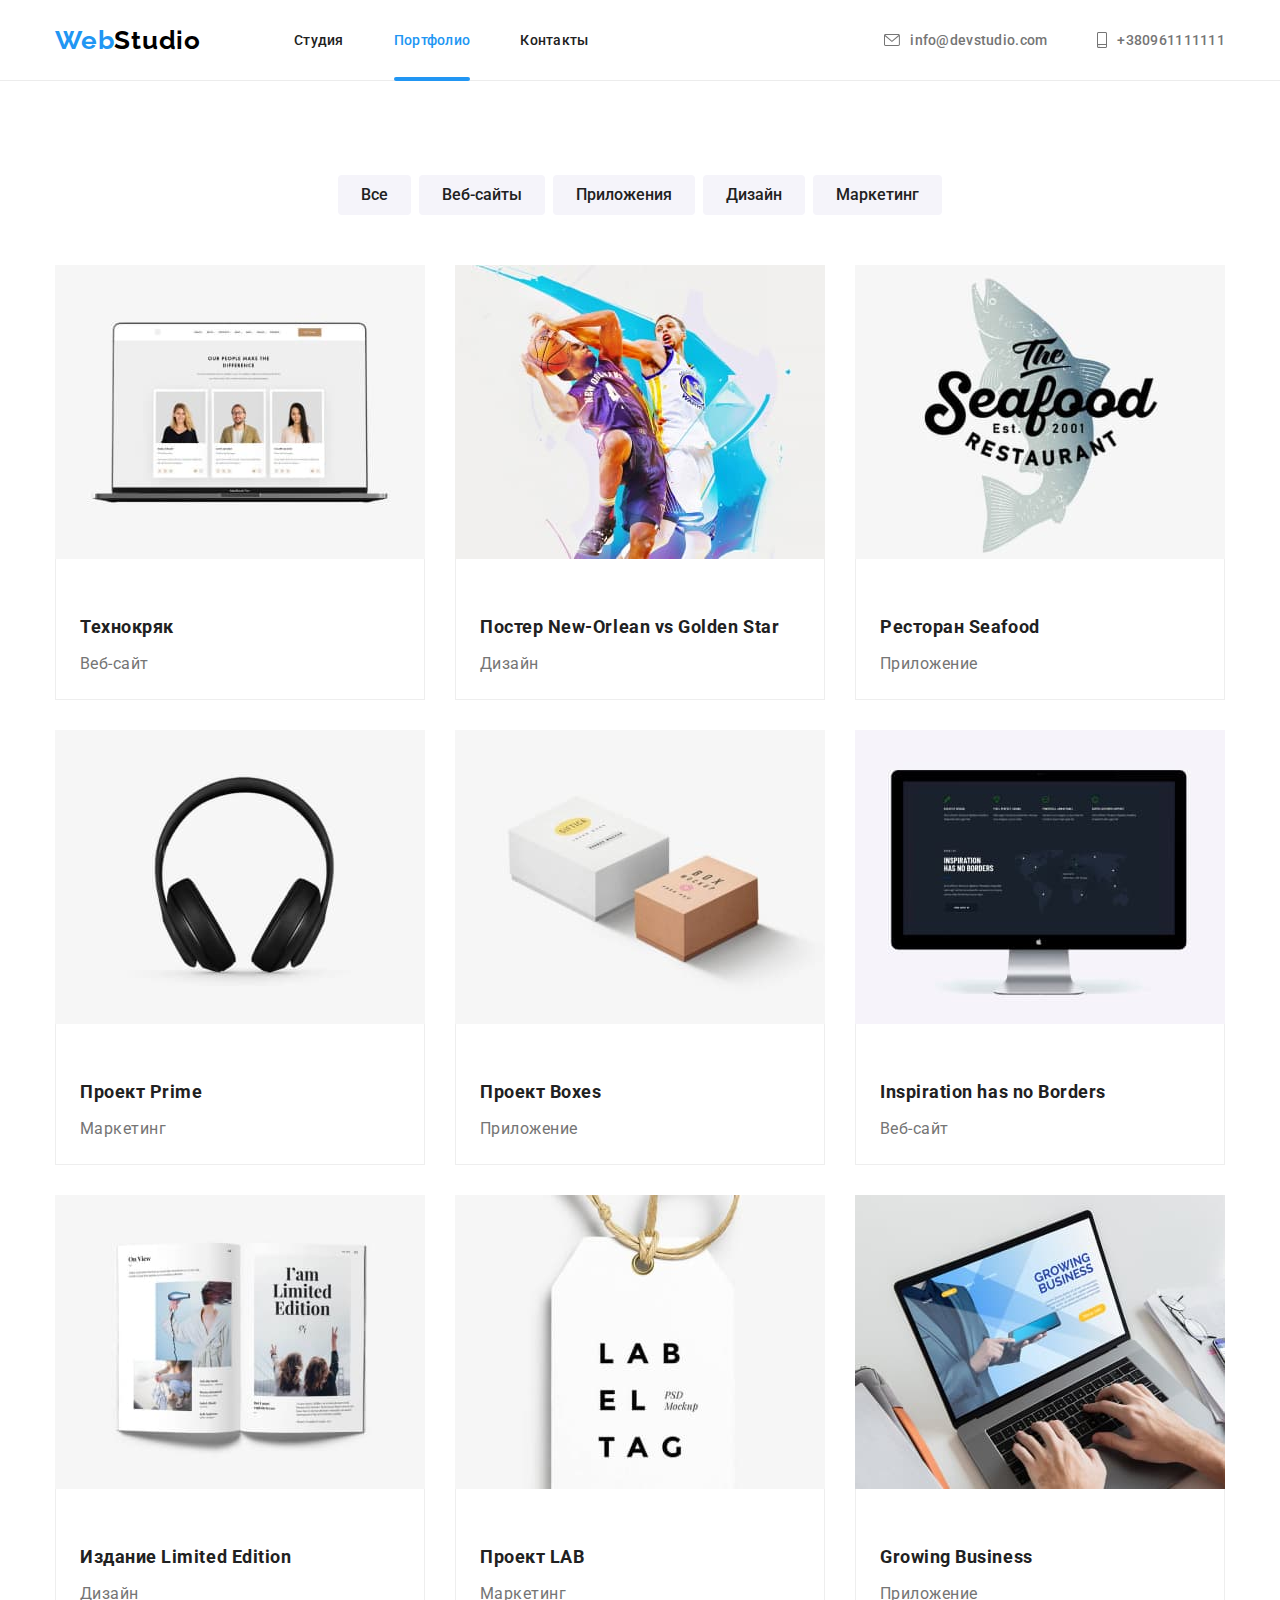
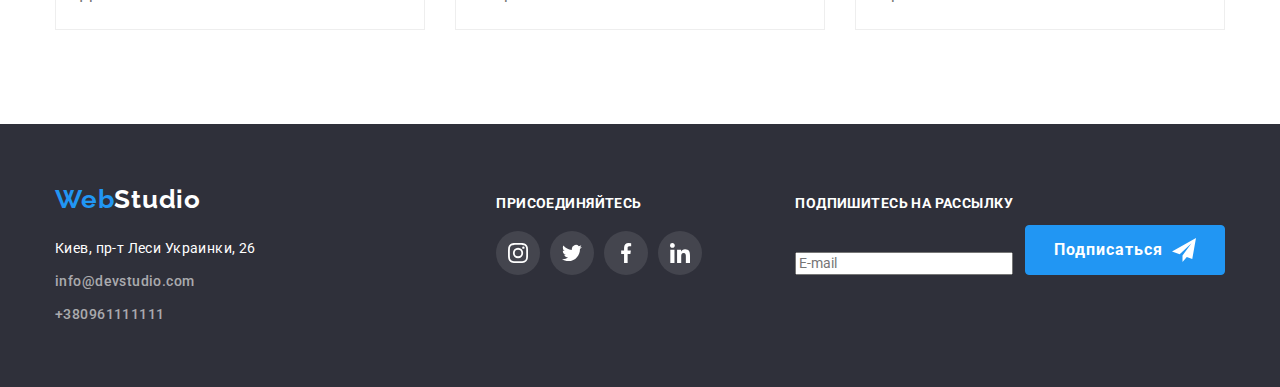
==== portfolio.html @ 8a425f16 "images" ====
<!DOCTYPE html>
<html lang="ru">

<head>
    <meta charset="UTF-8">
    <meta name="viewport" content="width=device-width, initial-scale=1.0">
    <title>Студия</title>
    <link href="https://fonts.googleapis.com/css2?family=Raleway:wght@700&family=Roboto:wght@400;500;700;900&display=swap"
        rel="stylesheet">
        <link rel="stylesheet" href="https://cdnjs.cloudflare.com/ajax/libs/modern-normalize/1.0.0/modern-normalize.min.css">
    <link rel="stylesheet" href="./css/main.min.css">
</head>

    <header class="header">
        <div class="container">
            <nav class=" nav-main">
                <a href="./index.html" class="web-logo">Web<span class="studio-logo">Studio</span>
                </a>
                <ul class="links">
                    <li class="item"><a href="./index.html" class="nav-link">Студия</a></li>
                    <li class="item"><a href="./portfolio.html" class="current-link">Портфолио</a></li>
                    <li class="item"><a href="" class="nav-link">Контакты</a></li>
                </ul>
            </nav>
    
            <ul class="contacts-nav">
                <li class="item">
                    <a href="mailto:info@devstudio.com" class="contact-link">
                        <svg class="contact-icon" width="16" height="16">
                            <use href="./images/sprite.svg#icon-mail"></use>
                        </svg>
                        info@devstudio.com</a>
                </li>
                <li class="item"><a href="tel:+38(096)1111111" class="contact-link">
                        <svg class="contact-icon" width="10" height="16">
                            <use href="./images/sprite.svg#icon-phone"></use>
                        </svg>
                        +380961111111</a></li>
            </ul>
        </div>
    
    </header>

    <main>

       <section class="portfolio">
           <!-- <h1>Портфолио</h1> потом спрячется -->
        
    <div class="container-portfolio">
                <ul class="filtres">
                    <li class="buttons-filtres"><button type="button" class="button">Все</button></li>
                    <li class="buttons-filtres"><button type="button" class="button">Веб-сайты</button></li>
                    <li class="buttons-filtres"><button type="button" class="button">Приложения</button></li>
                    <li class="buttons-filtres"><button type="button" class="button">Дизайн</button></li>
                    <li class="buttons-filtres"><button type="button" class="button">Маркетинг</button></li>
                </ul>
                              
                <ul class="portfolio-item">
                    <li class="portfolio-element">
                        <a class="portfolio-link" href="#">
                        <div class="box">
                            <img src="./images/веб-сайт.jpg" alt="Веб-сайт" width="370" height="294">
                               <div class="overlay">
                                   <p class="textport">Технокряк это современная площадка распространения коронавируса. Компании используют эту платформу для цифрового шпионажа и атак на защищённые сервера конкурентов.</p></div>
                            </div>
                            <div class="portfolio-name">
                            <h2 class="features-tittle-pf">Технокряк</h2>
                            <p class="text-portfolio">Веб-сайт</p>
                            </div>
                        </a>
                    </li>
                    <li class="portfolio-element">
                        <a class="portfolio-link" href="#">
                            <div class="box"> 
                                <img src="./images/дизайн.jpg" alt="дизайн" width="370" height="294">
                            <div class="overlay">
                                   <p class="textport">Технокряк это современная площадка распространения коронавируса. Компании используют эту платформу для цифрового шпионажа и атак на защищённые сервера конкурентов.</p></div>
                            </div>
                            
                            <div class="portfolio-name">
                            <h2 class="features-tittle-pf">Постер New-Orlean vs Golden Star</h2>
                            <p class="text-portfolio">Дизайн</p>
                            </div>
                        </a>
                    </li>
                    <li class="portfolio-element">
                        <a class="portfolio-link" href="#">
                            <div class="box"> 
                                <img src="./images/приложение.jpg" alt="приложение" width="370" height="294">
                            <div class="overlay">
                                   <p class="textport">Технокряк это современная площадка распространения коронавируса. Компании используют эту платформу для цифрового шпионажа и атак на защищённые сервера конкурентов.</p></div>
                            </div> 
                                   <div class="portfolio-name">
                            <h2 class="features-tittle-pf">Ресторан Seafood</h2>
                            <p class="text-portfolio">Приложение</p>
                            </div>
                        </a>
                    </li>
                    <li class="portfolio-element">
                        <a class="portfolio-link" href="#">
                            <div class="box"> 
                                <img src="./images/маркетинг.jpg" alt="маркетинг" width="370" height="294">
                            <div class="overlay">
                                   <p class="textport">Технокряк это современная площадка распространения коронавируса. Компании используют эту платформу для цифрового шпионажа и атак на защищённые сервера конкурентов.</p></div>
                            </div> 
                                   <div class="portfolio-name">
                            <h2 class="features-tittle-pf">Проект Prime</h2>
                            <p class="text-portfolio">Маркетинг</p>
                            </div>
                        </a>
                    </li>
                    <li class="portfolio-element">
                        <a class="portfolio-link" href="#">
                            <div class="box">
                                <img src="./images/приложение2.jpg" alt="приложение" width="370" height="294">
                            <div class="overlay">
                                   <p class="textport">Технокряк это современная площадка распространения коронавируса. Компании используют эту платформу для цифрового шпионажа и атак на защищённые сервера конкурентов.</p></div>
                            </div> 
                                   <div class="portfolio-name">
                            <h2 class="features-tittle-pf">Проект Boxes</h2>
                            <p class="text-portfolio">Приложение</p>
                            </div>
                        </a>
                    </li>
                    <li class="portfolio-element">
                        <a class="portfolio-link" href="#">
                            <div class="box"> 
                                <img src="./images/вебсайт2.jpg" alt="веб-сайт" width="370" height="294">
                            <div class="overlay">
                                   <p class="textport">Технокряк это современная площадка распространения коронавируса. Компании используют эту платформу для цифрового шпионажа и атак на защищённые сервера конкурентов.</p></div>
                            </div> 
                                   <div class="portfolio-name">
                            <h2 class="features-tittle-pf">Inspiration has no Borders</h2>
                            <p class="text-portfolio">Веб-сайт</p>
                            </div>
                        </a>
                    </li>
                    <li class="portfolio-element">
                        <a class="portfolio-link" href="#">
                            <div class="box">
                                <img src="./images/дизайн2.jpg" alt="дизайн" width="370" height="294">
                            <div class="overlay">
                                   <p class="textport">Технокряк это современная площадка распространения коронавируса. Компании используют эту платформу для цифрового шпионажа и атак на защищённые сервера конкурентов.</p></div>
                            </div> 
                                   <div class="portfolio-name">
                            <h2 class="features-tittle-pf">Издание Limited Edition</h2>
                            <p class="text-portfolio">Дизайн</p>
                            </div>
                        </a>
                    </li>
                    <li class="portfolio-element">
                        <a class="portfolio-link" href="#">
                            
                            <div class="box"> 
                                <img src="./images/маркетинг2.jpg" alt="маркетинг" width="370" height="294">
                            <div class="overlay">
                                   <p class="textport">Технокряк это современная площадка распространения коронавируса. Компании используют эту платформу для цифрового шпионажа и атак на защищённые сервера конкурентов.</p></div>
                            </div>
                                   <div class="portfolio-name">
                            <h2 class="features-tittle-pf">Проект LAB</h2>
                            <p class="text-portfolio">Маркетинг</p>
                            </div>
                        </a>
                    </li>
                    <li class="portfolio-element">
                        <a class="portfolio-link" href="#">
                            <div class="box">
                                <img src="./images/приложени3.jpg" alt="приложение" width="370" height="294">
                            <div class="overlay">
                                   <p class="textport">Технокряк это современная площадка распространения коронавируса. Компании используют эту платформу для цифрового шпионажа и атак на защищённые сервера конкурентов.</p></div>
                            </div>
                                   <div class="portfolio-name">
                            <h2 class="features-tittle-pf">Growing Business</h2>
                            <p class="text-portfolio">Приложение</p>
                            </div>
                        </a>
                    </li>
                
                
                </ul>

    </div>

       </section>

    </main>

    <footer class="footer">
      <div class="container">
        <div class="footer-sect1">
          <a href="./index.html" class="web-logo"
            >Web<span class="studio-footer">Studio</span>
          </a>
          <address class="adress">
            <p class="footer-adress">Киев, пр-т Леси Украинки, 26</p>
            <ul>
              <li class="adress-features">
                <a href="mailto:info@devstudio.com" class="contacts-footer"
                  >info@devstudio.com</a
                >
              </li>
              <li class="adress-features">
                <a href="tel:+38(096)1111111" class="contacts-footer"
                  >+380961111111</a
                >
              </li>
            </ul>
          </address>
        </div>

        <div class="footer-options">
        <div class="footer-sect2">
          <p class="footer-tittle">Присоединяйтесь</p>
          <ul class="foot-links">
            <li class="footer-list">
              <a href="#" class="footer-link">
                <svg class="footer-icon">
                  <use href="./images/sprite.svg#icon-instagram"></use>
                </svg>
              </a>
            </li>

            <li class="footer-list">
              <a href="#" class="footer-link">
                <svg class="footer-icon">
                  <use href="./images/sprite.svg#icon-twitter"></use>
                </svg>
              </a>
            </li>

            <li class="footer-list">
              <a href="#" class="footer-link">
                <svg class="footer-icon">
                  <use href="./images/sprite.svg#icon-facebook"></use>
                </svg>
              </a>
            </li>

            <li class="footer-list">
              <a href="#" class="footer-link">
                <svg class="footer-icon">
                  <use href="./images/sprite.svg#icon-linkedin"></use>
                </svg>
              </a>
            </li>
          </ul>
        </div>
      

      
        <form class="footer-subscribe">
          <label class="footer-label" for="mail">
              <b class="subscribe">Подпишитесь на рассылку</b>
              <input type="email" name="mail" id="mail" placeholder="E-mail">   
          </label>
          <button class="button-primary" type="submit">
            Подписаться
            <svg width="24px" height="24px">
              <use href="./images/sprite.svg#icon-send"></use>
            </svg>          
          </button>
        </form>
        </div>
      </div>
    </footer>

</body>

</html>
---- css/main.min.css ----
img{display:block;max-width:100%;height:auto}ul{list-style-type:none;padding:0;margin:0}body{background-color:#ffffff;color:#212121;font-family:"Roboto", sans-serif;letter-spacing:0.03em;font-size:14px;line-height:1.71}a{cursor:pointer;text-decoration:none}.button{cursor:pointer;text-decoration:none}.container{width:1200px;align-items:center;padding-left:15px;padding-right:15px;margin-left:auto;margin-right:auto}.button-primary{display:inline-block;padding:10px 32px;border:1px solid #2196f3;border-radius:4px;min-width:200px;background-color:#2196f3;color:#fff;font-weight:700;font-size:16px;line-height:1.87;letter-spacing:0.06em;fill:white}.visually-hidden{position:absolute;width:1px;height:1px;margin:-1px;border:0;padding:0}.is-hidden{opacity:0;pointer-events:none}.header{border-bottom:1px solid #ececec}.header .container{display:flex}.nav-main{display:flex;align-items:center}.web-logo{color:#2196f3;font-family:Raleway;font-weight:700;font-size:26px;line-height:31px;letter-spacing:0.03em}.studio-logo{color:#000000;font-family:Raleway;font-weight:700;font-size:26px;line-height:31px;letter-spacing:0.03em}.links{display:flex;margin-left:93px;align-items:center}.item{display:block}.links .item:not(:last-child){margin-right:50px}.links .nav-link{display:block;padding-top:32px;padding-bottom:32px;font-weight:500;font-size:14px;line-height:16px;letter-spacing:0.02em;color:#212121;transition:color 250ms cubic-bezier(0.4, 0, 0.2, 1)}.links .nav-link:hover,.links .nav-link:focus{color:#2196f3}.current-link{position:relative;display:block;color:#2196f3;padding-top:32px;padding-bottom:32px;font-weight:500;font-size:14px;line-height:16px;letter-spacing:0.02em}.current-link::after{content:"";display:block;position:absolute;bottom:-1px;left:0;width:100%;height:4px;border-radius:2px;background-color:#2196f3}.contact-icon{margin-right:10px;fill:currentColor;padding:0;margin-top:0;margin-bottom:0}.contacts-nav{display:flex;align-items:center;margin-left:auto}.contacts-nav .item:last-child{margin-left:50px}.contact-link{display:flex;padding-top:32px;padding-bottom:32px;font-weight:500;font-size:14px;line-height:16px;letter-spacing:0.02em;color:#757575;transition:color 250ms cubic-bezier(0.4, 0, 0.2, 1)}.contact-link:hover,.contact-link:focus{color:#2196f3}.section-hero{background-color:#c4c4c4;color:var(--accent-white-color);max-width:1600px;margin-right:auto;margin-left:auto;background-image:linear-gradient(to right, #2f303a66, #2f303a66),url(../images/Img-hero.jpg);background-position:center;background-size:cover}.section-hero .container{padding-top:200px;padding-bottom:200px}.hero-container{width:696px;margin-right:auto;margin-left:auto;text-align:center}.hero-tittle{margin-top:0;margin-bottom:30px;font-weight:900;font-size:44px;line-height:60px;letter-spacing:0.06em;text-transform:uppercase;text-align:center;color:#ffffff}.button{display:inline-block;padding:6px 22px;border-radius:4px;font-weight:500;font-size:16px;line-height:1.62;text-align:center;border:1px solid transparent;color:#212121;background-color:#f5f4fa;transition:background-color 250ms cubic-bezier(0.4, 0, 0.2, 1),color 250ms cubic-bezier(0.4, 0, 0.2, 1),box-shadow 250ms cubic-bezier(0.4, 0, 0.2, 1)}.section-features .container{padding-top:94px;padding-bottom:94px}.features-list{display:flex;flex-wrap:wrap}.features-tittle{margin-top:30px;margin-bottom:0;font-weight:700;font-size:14px;line-height:2;text-transform:uppercase;letter-spacing:0.03em;color:#212121}.items{width:calc((100% - 3 * 30px) / 4)}.items:not(:last-child){margin-right:30px}.items::before{display:block;content:"";height:120px;background-size:70px, 70px;background-repeat:no-repeat;background-position:center;background-color:#f5f4fa;border-radius:4px}.antenna::before{background-image:url("../images/antenna.svg")}.clock::before{background-image:url("../images/clock.svg")}.diagram::before{background-image:url("../images/diagram.svg")}.astronaut::before{background-image:url("../images/astronaut.svg")}.text{margin-top:10px;margin-bottom:0;font-weight:normal;font-size:14px;line-height:24px;letter-spacing:0.03em;color:#757575}.business-section .container{padding-top:0;padding-bottom:94px}.tittles{margin-top:0;margin-bottom:50px;font-weight:700;font-size:36px;line-height:42px;text-align:center;letter-spacing:0.03em;color:#212121}.business-list{display:flex;flex-wrap:wrap}.b-item{position:relative}.b-item:not(:last-child){margin-right:30px;display:list-item}.business-tittle{position:absolute;bottom:0;left:0;display:flex;align-items:center;width:100%;height:70px;background-color:rgba(47,48,58,0.8)}.business-text{margin:0;margin-left:auto;margin-right:auto;font-weight:bold;font-size:14px;line-height:16px;text-align:center;letter-spacing:0.03em;text-transform:uppercase;color:#ffffff}.team-section{background-color:#f5f4fa}.team-section .container{padding-top:94px;padding-bottom:94px}.text-team{margin-top:10px;margin-bottom:0;font-weight:normal;font-size:16px;line-height:1.18;letter-spacing:0.03em;color:#757575}.team-list{display:flex}.team-item{width:270px;box-shadow:0px 1px 3px rgba(0,0,0,0.12),0px 1px 1px rgba(0,0,0,0.14),0px 2px 1px rgba(0,0,0,0.2);border-radius:0px 0px 4px 4px}.team-item:not(:last-child){margin-right:30px;padding-bottom:0}.team-names{padding-top:30px;padding-bottom:30px;padding-right:30px;padding-left:30px;text-align:center;background-color:#fff}.names-tittle{margin:0;font-weight:500;font-size:16px;line-height:19px;text-align:center;letter-spacing:0.03em;color:#212121}.team-social{margin-top:16px;display:flex;align-items:center;padding:0}.icon-link{display:flex;justify-content:center;align-items:center;height:44px;width:44px;line-height:0px;border-radius:50%;fill:var(--social-icon-link);transition:background-color 250ms cubic-bezier(0.4, 0, 0.2, 1),fill 250ms cubic-bezier(0.4, 0, 0.2, 1)}.icon-link:hover,.icon-link:focus{background-color:#2196f3;fill:white}.team-links{height:44px;width:44px;line-height:0px;border-radius:50%;fill:#afb1b8;transition:background-color 250ms cubic-bezier(0.4, 0, 0.2, 1),fill 250ms cubic-bezier(0.4, 0, 0.2, 1)}.team-links:not(:last-child){margin-right:10px}.social-icon{width:20px;height:20px}.clients{padding-top:94px;padding-bottom:94px}.clients-tittle{font-weight:bold;font-size:36px;line-height:42px;text-align:center;margin-top:0;margin-bottom:0}.clients-list{display:flex;justify-content:center;margin-top:50px}.client-link{width:100%;height:100%;display:flex;justify-content:center;align-items:center;border:1px solid #afb1b8;border-radius:4px;fill:#afb1b8;transition:border-color 250ms cubic-bezier(0.4, 0, 0.2, 1),fill 250ms cubic-bezier(0.4, 0, 0.2, 1)}.client-link:focus,.client-link:hover{border-color:#2196f3;fill:#2196f3}.clients-item{width:170px;height:90px}.clients-item:not(:last-child){margin-right:30px}.footer{background-color:#2f303a;padding-top:60px;padding-bottom:60px}.footer .container{display:flex;justify-content:space-between;align-items:baseline;display:flex}.studio-footer{font-family:Raleway, sans-serif;font-weight:700;font-size:26px;line-height:31px;letter-spacing:0.03em;color:#fff;transition:color 250ms cubic-bezier(0.4, 0, 0.2, 1)}.footer-adress{margin-top:20px;margin-bottom:0;font-style:normal;font-weight:400;font-size:14px;line-height:24px;letter-spacing:0.03em;color:#fff}.adress-features{margin-top:9px}.contacts-footer{font-style:normal;font-weight:500;font-size:14px;line-height:24px;letter-spacing:0.03em;color:rgba(255,255,255,0.6)}.contacts-footer:hover,.contacts-footer:focus{color:#2196f3}.footer-tittle{margin-top:0px;margin-bottom:20px;font-style:normal;font-weight:bold;font-size:14px;line-height:16px;text-transform:uppercase;color:#fff}.foot-links{display:flex;margin:0;padding:0}.footer-list{border-radius:50%;transition:background-color 250ms cubic-bezier(0.4, 0, 0.2, 1),fill 250ms cubic-bezier(0.4, 0, 0.2, 1)}.footer-list:not(:last-child){margin-right:10px}.footer-link{display:flex;justify-content:center;align-items:center;height:44px;width:44px;line-height:0px;border-radius:50%;fill:#fff;background-color:#ffffff1a;transition:background-color 250ms cubic-bezier(0.4, 0, 0.2, 1),fill 250ms cubic-bezier(0.4, 0, 0.2, 1)}.footer-link:hover,.footer-link:focus{background-color:#2196f3;fill:#fff}.footer-icon{height:20px;width:20px}.footer-options{display:flex}.footer-subscribe{display:flex;margin-left:93px;justify-content:space-between}.footer-subscribe .button-primary{width:200px;height:50px;padding:10px 28px;display:flex;align-items:center;justify-content:space-between;align-self:flex-end;fill:#ffffff}.footer-label{display:flex;flex-direction:column;justify-content:space-between;margin-right:12px}.subscribe{margin-bottom:20px;font-weight:bold;font-size:14px;line-height:16px;letter-spacing:0.03em;text-transform:uppercase;color:#ffffff}.footer-input{padding-top:15px;padding-bottom:15px;padding-left:15px;padding-right:15px;min-width:358px;min-height:50px;color:#ffffff;background-color:#2f303a;border:1px solid rgba(255,255,255,0.3);box-sizing:border-box;filter:drop-shadow(0px 4px 4px rgba(0,0,0,0.15));border-radius:4px}.portfolio{padding-top:94px;padding-bottom:94px}.container-portfolio{width:1200px;align-items:center;padding-left:15px;padding-right:15px;margin-left:auto;margin-right:auto}.filtres{margin-bottom:50px;display:flex;flex-direction:row;justify-content:center}.buttons-filtres:not(:last-child){margin-right:8px}.button:hover,.button:focus{background-color:#2196f3;color:#ffffff;box-shadow:0px 3px 1px rgba(0,0,0,0.1),0px 1px 2px rgba(0,0,0,0.08),0px 2px 2px rgba(0,0,0,0.12);border-radius:4px}.portfolio-item{display:flex;flex-wrap:wrap}.portfolio-element{width:calc((100% - 60px) / 3);margin-right:30px}.portfolio-element:nth-child(3n){margin-right:0}.portfolio-element:not(:nth-last-child(-n+3)){margin-bottom:30px}.portfolio-link{display:block}.portfolio-link:hover,.portfolio-link:focus{box-sizing:border-box;box-shadow:0px 1px 1px rgba(0,0,0,0.12),0px 4px 4px rgba(0,0,0,0.06),1px 4px 6px rgba(0,0,0,0.16)}.box{position:relative;overflow:hidden}.overlay{position:absolute;top:0;left:0;width:100%;height:100%;background:rgba(33,150,243,0.9);transform:translateY(101%);transition:transform 250ms cubic-bezier(0.4, 0, 0.2, 1)}.portfolio-link:hover .overlay,.portfolio-link:focus .overlay{transform:translateY(0)}.textport{margin:0;padding:63px 24px;font-size:18px;line-height:28px;color:#ffffff}.portfolio-name{padding-top:20px;padding-bottom:20px;padding-right:24px;padding-left:24px;border:1px solid #eeeeee;border-top:none}.features-tittle-pf{margin-top:30px;margin-bottom:0px;font-weight:700;font-size:18px;line-height:2;letter-spacing:0.03em;color:#212121}.text-portfolio{margin-top:4px;margin-bottom:0;font-weight:normal;font-size:16px;line-height:1.87;letter-spacing:0.03em;color:#757575}.backdrop{position:fixed;top:0;left:0;width:100%;height:100%;background:rgba(0,0,0,0.2);border:1px solid #000000;box-sizing:border-box;box-shadow:0px 4px 4px rgba(0,0,0,0.25)}.modal{position:absolute;top:50%;left:50%;padding:40px;min-width:528px;min-height:581px;transform:translate(-50%, -50%);background-color:#fff}.button-close{display:flex;align-items:center;justify-content:center;position:absolute;padding:0;top:8px;right:8px;width:30px;height:30px;background:#ffffff;border:1px solid rgba(0,0,0,0.1);border-radius:50%}.close-button{position:absolute;padding:0;fill:black}.contact-form{padding:0;margin:0}.form-field{position:relative;margin-bottom:12px;display:flex;flex-direction:column}.form-field label{margin-bottom:4px;font-size:12px;line-height:14px;letter-spacing:0.01em;color:#757575}.modal-input{margin:0;padding-top:11px;padding-bottom:11px;padding-right:12px;padding-left:42px;border:1px solid rgba(33,33,33,0.2);box-sizing:border-box;border-radius:4px}.modal-input::placeholder{color:rgba(117,117,117,0.5)}.comment{padding:12px 16px;resize:none;border-color:rgba(33,33,33,0.2)}.form-tittle{display:block;margin-bottom:12px;font-weight:bold;font-size:20px;line-height:23px;text-align:center;letter-spacing:0.03em;color:#212121}.topic-option input[type="checkbox"]{width:16px;height:15px}.topic-option{position:relative;display:flex;align-items:center;justify-content:center;margin-top:20px;padding-left:20px;font-size:14px;line-height:24px;letter-spacing:0.03em;color:#757575}.form-icon{position:absolute;width:18px;height:18px;top:50%;left:12px;fill:black;transition:fill 250ms cubic-bezier(0.4, 0, 0.2, 1)}.form-field:focus-within>.form-icon{fill:#2196f3}.form-field:focus-within>input{outline:none;border:1px solid #2196f3;box-sizing:border-box;border-radius:4px}.form-field:focus-within>textarea{outline:none;border:1px solid #2196f3;box-sizing:border-box;border-radius:4px}.checkbox{position:absolute !important;clip:rect(1px, 1px, 1px, 1px);padding:0 !important;border:0 !important;height:1px !important;width:1px !important;overflow:hidden}.icon-checkbox{position:absolute;display:inline-block;width:16px;height:15px;left:10px;top:20%;background-color:white;border:2px solid black;border-radius:1px}.checkbox:focus+.icon-checkbox{outline:1px solid #2196f3}.checkbox:checked+.icon-checkbox{background-color:#2196f3;border-color:#2196f3;background-image:url("../images/icon-check.svg");background-size:contain;background-origin:border-box}.link-checkbox{color:#2196f3;text-decoration:underline;margin-left:5px}.contact-form .button-primary{position:absolute;left:160px;bottom:40px}
/*# sourceMappingURL=main.min.css.map */
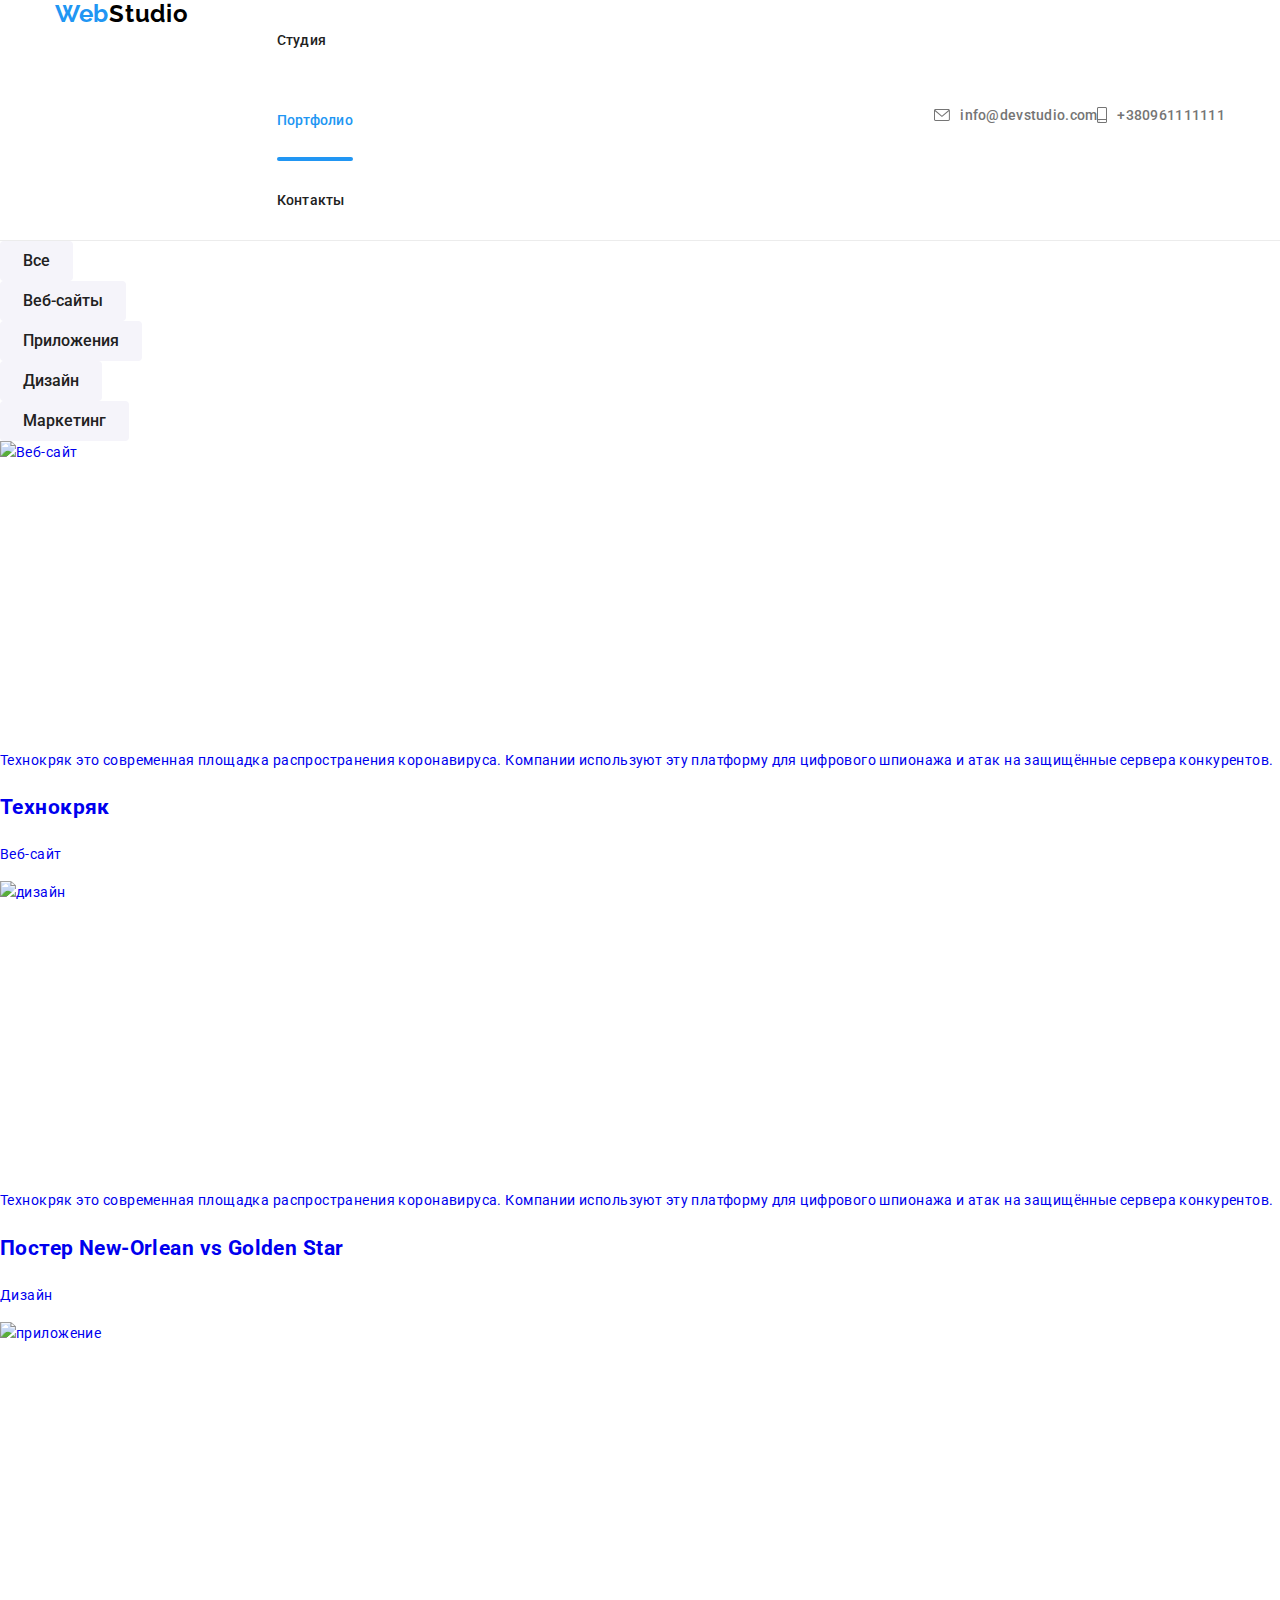
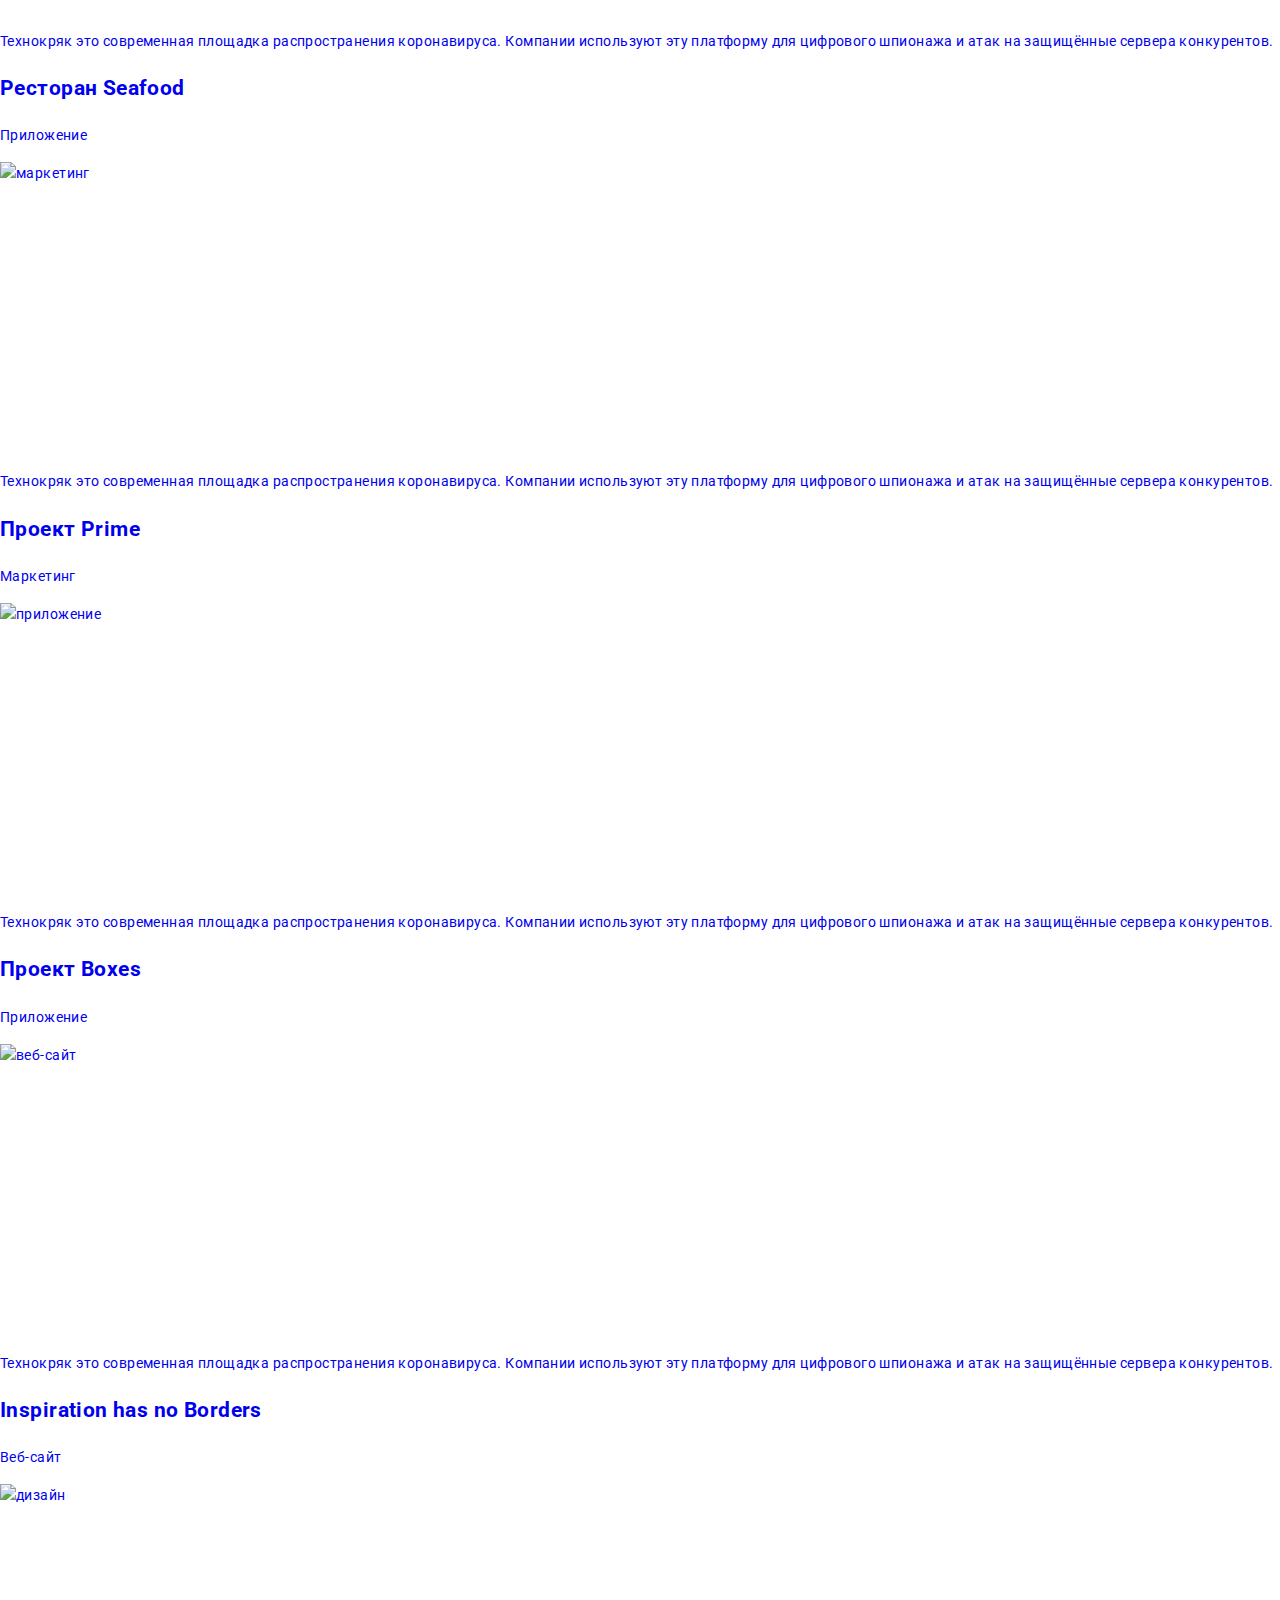
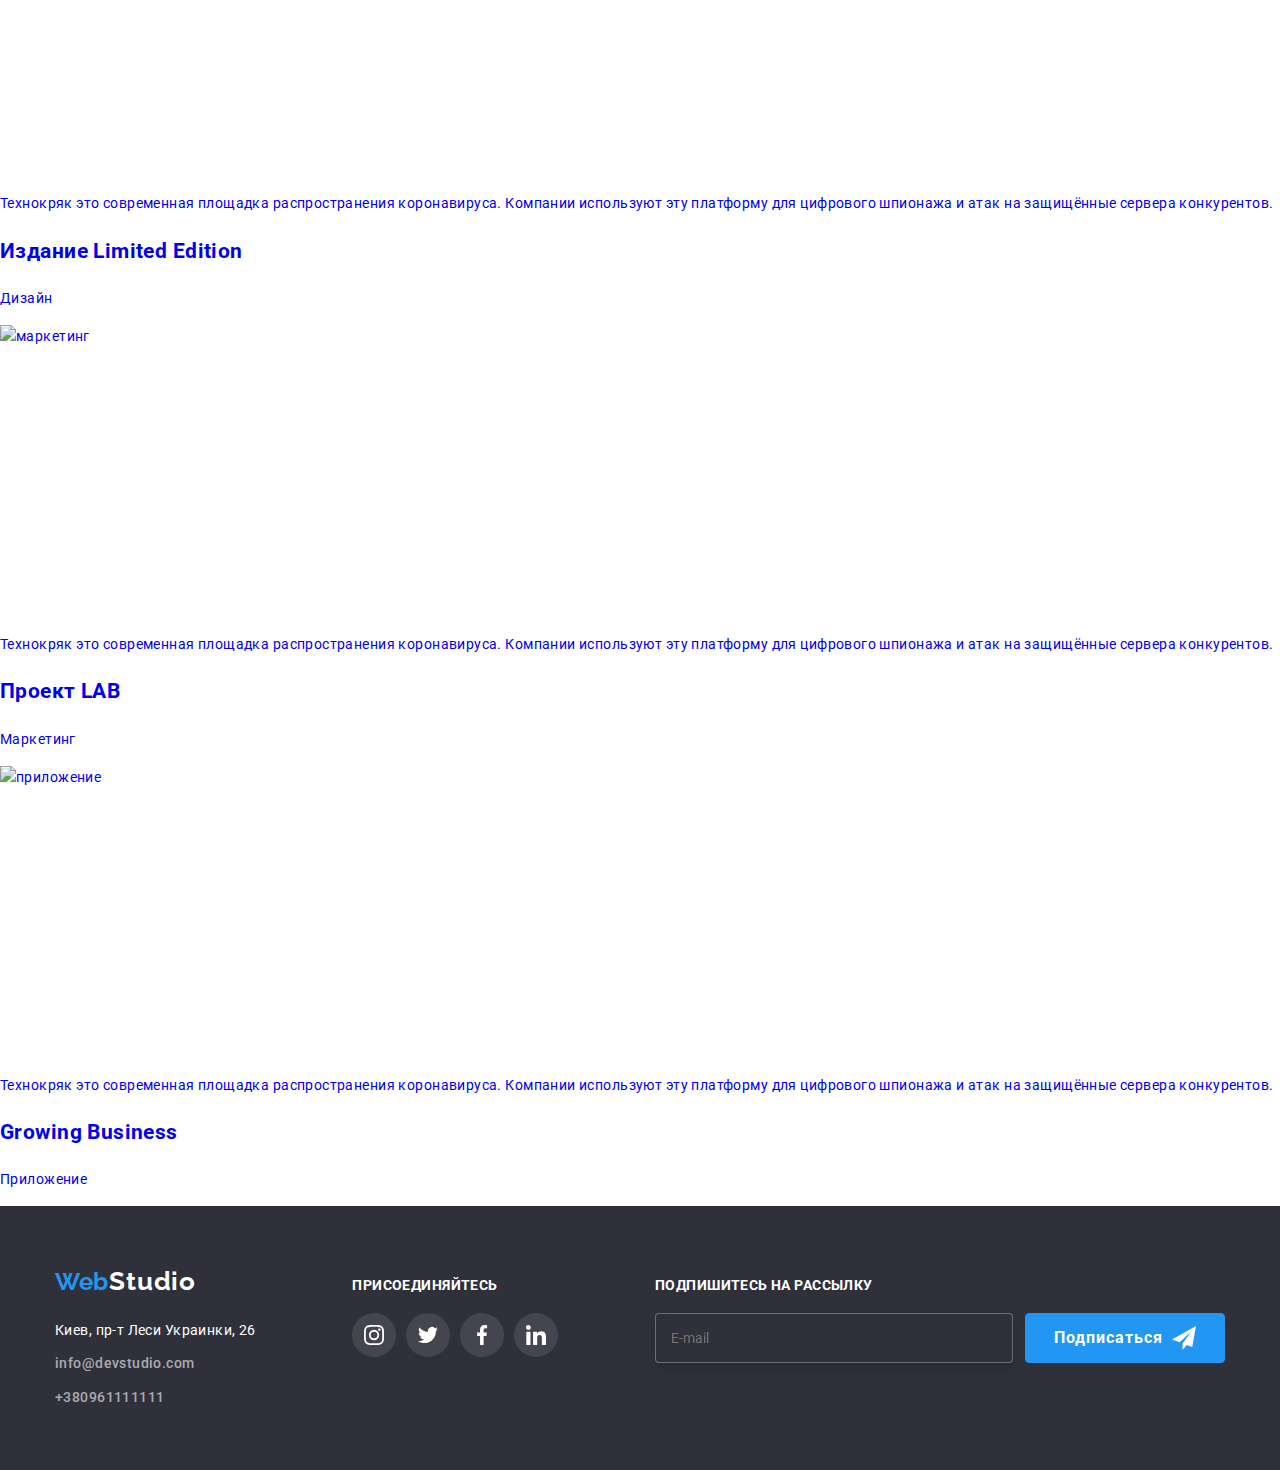
==== commit 6b2375ca: "footer" ====
--- a/portfolio.html
+++ b/portfolio.html
@@ -208,61 +208,64 @@
           </address>
         </div>
 
-        <div class="footer-options">
-        <div class="footer-sect2">
-          <p class="footer-tittle">Присоединяйтесь</p>
-          <ul class="foot-links">
-            <li class="footer-list">
-              <a href="#" class="footer-link">
-                <svg class="footer-icon">
-                  <use href="./images/sprite.svg#icon-instagram"></use>
-                </svg>
-              </a>
-            </li>
-
-            <li class="footer-list">
-              <a href="#" class="footer-link">
-                <svg class="footer-icon">
-                  <use href="./images/sprite.svg#icon-twitter"></use>
-                </svg>
-              </a>
-            </li>
-
-            <li class="footer-list">
-              <a href="#" class="footer-link">
-                <svg class="footer-icon">
-                  <use href="./images/sprite.svg#icon-facebook"></use>
-                </svg>
-              </a>
-            </li>
-
-            <li class="footer-list">
-              <a href="#" class="footer-link">
-                <svg class="footer-icon">
-                  <use href="./images/sprite.svg#icon-linkedin"></use>
-                </svg>
-              </a>
-            </li>
-          </ul>
-        </div>
-      
-
-      
-        <form class="footer-subscribe">
-          <label class="footer-label" for="mail">
+
+          <div class="footer-sect2">
+            <p class="footer-tittle">Присоединяйтесь</p>
+            <ul class="foot-links">
+              <li class="footer-list">
+                <a href="#" class="footer-link">
+                  <svg class="footer-icon">
+                    <use href="./images/sprite.svg#icon-instagram"></use>
+                  </svg>
+                </a>
+              </li>
+
+              <li class="footer-list">
+                <a href="#" class="footer-link">
+                  <svg class="footer-icon">
+                    <use href="./images/sprite.svg#icon-twitter"></use>
+                  </svg>
+                </a>
+              </li>
+
+              <li class="footer-list">
+                <a href="#" class="footer-link">
+                  <svg class="footer-icon">
+                    <use href="./images/sprite.svg#icon-facebook"></use>
+                  </svg>
+                </a>
+              </li>
+
+              <li class="footer-list">
+                <a href="#" class="footer-link">
+                  <svg class="footer-icon">
+                    <use href="./images/sprite.svg#icon-linkedin"></use>
+                  </svg>
+                </a>
+              </li>
+            </ul>
+          </div>
+
+          <form class="footer-subscribe">
+            <label class="footer-label" for="mail">
               <b class="subscribe">Подпишитесь на рассылку</b>
-              <input type="email" name="mail" id="mail" placeholder="E-mail">   
-          </label>
-          <button class="button-primary" type="submit">
-            Подписаться
-            <svg width="24px" height="24px">
-              <use href="./images/sprite.svg#icon-send"></use>
-            </svg>          
-          </button>
-        </form>
-        </div>
+              <input
+                class="footer-input"
+                type="email"
+                name="mail"
+                id="mail"
+                placeholder="E-mail"
+              />
+            </label>
+            <button class="button-primary" type="submit">
+              Подписаться
+              <svg width="24px" height="24px">
+                <use href="./images/sprite.svg#icon-send"></use>
+              </svg>
+            </button>
+          </form>
       </div>
-    </footer>
+    </footer>  
 
 </body>
 
--- a/css/main.min.css
+++ b/css/main.min.css
@@ -1,2 +1,2 @@
-img{display:block;max-width:100%;height:auto}ul{list-style-type:none;padding:0;margin:0}body{background-color:#ffffff;color:#212121;font-family:"Roboto", sans-serif;letter-spacing:0.03em;font-size:14px;line-height:1.71}a{cursor:pointer;text-decoration:none}.button{cursor:pointer;text-decoration:none}.container{width:1200px;align-items:center;padding-left:15px;padding-right:15px;margin-left:auto;margin-right:auto}.button-primary{display:inline-block;padding:10px 32px;border:1px solid #2196f3;border-radius:4px;min-width:200px;background-color:#2196f3;color:#fff;font-weight:700;font-size:16px;line-height:1.87;letter-spacing:0.06em;fill:white}.visually-hidden{position:absolute;width:1px;height:1px;margin:-1px;border:0;padding:0}.is-hidden{opacity:0;pointer-events:none}.header{border-bottom:1px solid #ececec}.header .container{display:flex}.nav-main{display:flex;align-items:center}.web-logo{color:#2196f3;font-family:Raleway;font-weight:700;font-size:26px;line-height:31px;letter-spacing:0.03em}.studio-logo{color:#000000;font-family:Raleway;font-weight:700;font-size:26px;line-height:31px;letter-spacing:0.03em}.links{display:flex;margin-left:93px;align-items:center}.item{display:block}.links .item:not(:last-child){margin-right:50px}.links .nav-link{display:block;padding-top:32px;padding-bottom:32px;font-weight:500;font-size:14px;line-height:16px;letter-spacing:0.02em;color:#212121;transition:color 250ms cubic-bezier(0.4, 0, 0.2, 1)}.links .nav-link:hover,.links .nav-link:focus{color:#2196f3}.current-link{position:relative;display:block;color:#2196f3;padding-top:32px;padding-bottom:32px;font-weight:500;font-size:14px;line-height:16px;letter-spacing:0.02em}.current-link::after{content:"";display:block;position:absolute;bottom:-1px;left:0;width:100%;height:4px;border-radius:2px;background-color:#2196f3}.contact-icon{margin-right:10px;fill:currentColor;padding:0;margin-top:0;margin-bottom:0}.contacts-nav{display:flex;align-items:center;margin-left:auto}.contacts-nav .item:last-child{margin-left:50px}.contact-link{display:flex;padding-top:32px;padding-bottom:32px;font-weight:500;font-size:14px;line-height:16px;letter-spacing:0.02em;color:#757575;transition:color 250ms cubic-bezier(0.4, 0, 0.2, 1)}.contact-link:hover,.contact-link:focus{color:#2196f3}.section-hero{background-color:#c4c4c4;color:var(--accent-white-color);max-width:1600px;margin-right:auto;margin-left:auto;background-image:linear-gradient(to right, #2f303a66, #2f303a66),url(../images/Img-hero.jpg);background-position:center;background-size:cover}.section-hero .container{padding-top:200px;padding-bottom:200px}.hero-container{width:696px;margin-right:auto;margin-left:auto;text-align:center}.hero-tittle{margin-top:0;margin-bottom:30px;font-weight:900;font-size:44px;line-height:60px;letter-spacing:0.06em;text-transform:uppercase;text-align:center;color:#ffffff}.button{display:inline-block;padding:6px 22px;border-radius:4px;font-weight:500;font-size:16px;line-height:1.62;text-align:center;border:1px solid transparent;color:#212121;background-color:#f5f4fa;transition:background-color 250ms cubic-bezier(0.4, 0, 0.2, 1),color 250ms cubic-bezier(0.4, 0, 0.2, 1),box-shadow 250ms cubic-bezier(0.4, 0, 0.2, 1)}.section-features .container{padding-top:94px;padding-bottom:94px}.features-list{display:flex;flex-wrap:wrap}.features-tittle{margin-top:30px;margin-bottom:0;font-weight:700;font-size:14px;line-height:2;text-transform:uppercase;letter-spacing:0.03em;color:#212121}.items{width:calc((100% - 3 * 30px) / 4)}.items:not(:last-child){margin-right:30px}.items::before{display:block;content:"";height:120px;background-size:70px, 70px;background-repeat:no-repeat;background-position:center;background-color:#f5f4fa;border-radius:4px}.antenna::before{background-image:url("../images/antenna.svg")}.clock::before{background-image:url("../images/clock.svg")}.diagram::before{background-image:url("../images/diagram.svg")}.astronaut::before{background-image:url("../images/astronaut.svg")}.text{margin-top:10px;margin-bottom:0;font-weight:normal;font-size:14px;line-height:24px;letter-spacing:0.03em;color:#757575}.business-section .container{padding-top:0;padding-bottom:94px}.tittles{margin-top:0;margin-bottom:50px;font-weight:700;font-size:36px;line-height:42px;text-align:center;letter-spacing:0.03em;color:#212121}.business-list{display:flex;flex-wrap:wrap}.b-item{position:relative}.b-item:not(:last-child){margin-right:30px;display:list-item}.business-tittle{position:absolute;bottom:0;left:0;display:flex;align-items:center;width:100%;height:70px;background-color:rgba(47,48,58,0.8)}.business-text{margin:0;margin-left:auto;margin-right:auto;font-weight:bold;font-size:14px;line-height:16px;text-align:center;letter-spacing:0.03em;text-transform:uppercase;color:#ffffff}.team-section{background-color:#f5f4fa}.team-section .container{padding-top:94px;padding-bottom:94px}.text-team{margin-top:10px;margin-bottom:0;font-weight:normal;font-size:16px;line-height:1.18;letter-spacing:0.03em;color:#757575}.team-list{display:flex}.team-item{width:270px;box-shadow:0px 1px 3px rgba(0,0,0,0.12),0px 1px 1px rgba(0,0,0,0.14),0px 2px 1px rgba(0,0,0,0.2);border-radius:0px 0px 4px 4px}.team-item:not(:last-child){margin-right:30px;padding-bottom:0}.team-names{padding-top:30px;padding-bottom:30px;padding-right:30px;padding-left:30px;text-align:center;background-color:#fff}.names-tittle{margin:0;font-weight:500;font-size:16px;line-height:19px;text-align:center;letter-spacing:0.03em;color:#212121}.team-social{margin-top:16px;display:flex;align-items:center;padding:0}.icon-link{display:flex;justify-content:center;align-items:center;height:44px;width:44px;line-height:0px;border-radius:50%;fill:var(--social-icon-link);transition:background-color 250ms cubic-bezier(0.4, 0, 0.2, 1),fill 250ms cubic-bezier(0.4, 0, 0.2, 1)}.icon-link:hover,.icon-link:focus{background-color:#2196f3;fill:white}.team-links{height:44px;width:44px;line-height:0px;border-radius:50%;fill:#afb1b8;transition:background-color 250ms cubic-bezier(0.4, 0, 0.2, 1),fill 250ms cubic-bezier(0.4, 0, 0.2, 1)}.team-links:not(:last-child){margin-right:10px}.social-icon{width:20px;height:20px}.clients{padding-top:94px;padding-bottom:94px}.clients-tittle{font-weight:bold;font-size:36px;line-height:42px;text-align:center;margin-top:0;margin-bottom:0}.clients-list{display:flex;justify-content:center;margin-top:50px}.client-link{width:100%;height:100%;display:flex;justify-content:center;align-items:center;border:1px solid #afb1b8;border-radius:4px;fill:#afb1b8;transition:border-color 250ms cubic-bezier(0.4, 0, 0.2, 1),fill 250ms cubic-bezier(0.4, 0, 0.2, 1)}.client-link:focus,.client-link:hover{border-color:#2196f3;fill:#2196f3}.clients-item{width:170px;height:90px}.clients-item:not(:last-child){margin-right:30px}.footer{background-color:#2f303a;padding-top:60px;padding-bottom:60px}.footer .container{display:flex;justify-content:space-between;align-items:baseline;display:flex}.studio-footer{font-family:Raleway, sans-serif;font-weight:700;font-size:26px;line-height:31px;letter-spacing:0.03em;color:#fff;transition:color 250ms cubic-bezier(0.4, 0, 0.2, 1)}.footer-adress{margin-top:20px;margin-bottom:0;font-style:normal;font-weight:400;font-size:14px;line-height:24px;letter-spacing:0.03em;color:#fff}.adress-features{margin-top:9px}.contacts-footer{font-style:normal;font-weight:500;font-size:14px;line-height:24px;letter-spacing:0.03em;color:rgba(255,255,255,0.6)}.contacts-footer:hover,.contacts-footer:focus{color:#2196f3}.footer-tittle{margin-top:0px;margin-bottom:20px;font-style:normal;font-weight:bold;font-size:14px;line-height:16px;text-transform:uppercase;color:#fff}.foot-links{display:flex;margin:0;padding:0}.footer-list{border-radius:50%;transition:background-color 250ms cubic-bezier(0.4, 0, 0.2, 1),fill 250ms cubic-bezier(0.4, 0, 0.2, 1)}.footer-list:not(:last-child){margin-right:10px}.footer-link{display:flex;justify-content:center;align-items:center;height:44px;width:44px;line-height:0px;border-radius:50%;fill:#fff;background-color:#ffffff1a;transition:background-color 250ms cubic-bezier(0.4, 0, 0.2, 1),fill 250ms cubic-bezier(0.4, 0, 0.2, 1)}.footer-link:hover,.footer-link:focus{background-color:#2196f3;fill:#fff}.footer-icon{height:20px;width:20px}.footer-options{display:flex}.footer-subscribe{display:flex;margin-left:93px;justify-content:space-between}.footer-subscribe .button-primary{width:200px;height:50px;padding:10px 28px;display:flex;align-items:center;justify-content:space-between;align-self:flex-end;fill:#ffffff}.footer-label{display:flex;flex-direction:column;justify-content:space-between;margin-right:12px}.subscribe{margin-bottom:20px;font-weight:bold;font-size:14px;line-height:16px;letter-spacing:0.03em;text-transform:uppercase;color:#ffffff}.footer-input{padding-top:15px;padding-bottom:15px;padding-left:15px;padding-right:15px;min-width:358px;min-height:50px;color:#ffffff;background-color:#2f303a;border:1px solid rgba(255,255,255,0.3);box-sizing:border-box;filter:drop-shadow(0px 4px 4px rgba(0,0,0,0.15));border-radius:4px}.portfolio{padding-top:94px;padding-bottom:94px}.container-portfolio{width:1200px;align-items:center;padding-left:15px;padding-right:15px;margin-left:auto;margin-right:auto}.filtres{margin-bottom:50px;display:flex;flex-direction:row;justify-content:center}.buttons-filtres:not(:last-child){margin-right:8px}.button:hover,.button:focus{background-color:#2196f3;color:#ffffff;box-shadow:0px 3px 1px rgba(0,0,0,0.1),0px 1px 2px rgba(0,0,0,0.08),0px 2px 2px rgba(0,0,0,0.12);border-radius:4px}.portfolio-item{display:flex;flex-wrap:wrap}.portfolio-element{width:calc((100% - 60px) / 3);margin-right:30px}.portfolio-element:nth-child(3n){margin-right:0}.portfolio-element:not(:nth-last-child(-n+3)){margin-bottom:30px}.portfolio-link{display:block}.portfolio-link:hover,.portfolio-link:focus{box-sizing:border-box;box-shadow:0px 1px 1px rgba(0,0,0,0.12),0px 4px 4px rgba(0,0,0,0.06),1px 4px 6px rgba(0,0,0,0.16)}.box{position:relative;overflow:hidden}.overlay{position:absolute;top:0;left:0;width:100%;height:100%;background:rgba(33,150,243,0.9);transform:translateY(101%);transition:transform 250ms cubic-bezier(0.4, 0, 0.2, 1)}.portfolio-link:hover .overlay,.portfolio-link:focus .overlay{transform:translateY(0)}.textport{margin:0;padding:63px 24px;font-size:18px;line-height:28px;color:#ffffff}.portfolio-name{padding-top:20px;padding-bottom:20px;padding-right:24px;padding-left:24px;border:1px solid #eeeeee;border-top:none}.features-tittle-pf{margin-top:30px;margin-bottom:0px;font-weight:700;font-size:18px;line-height:2;letter-spacing:0.03em;color:#212121}.text-portfolio{margin-top:4px;margin-bottom:0;font-weight:normal;font-size:16px;line-height:1.87;letter-spacing:0.03em;color:#757575}.backdrop{position:fixed;top:0;left:0;width:100%;height:100%;background:rgba(0,0,0,0.2);border:1px solid #000000;box-sizing:border-box;box-shadow:0px 4px 4px rgba(0,0,0,0.25)}.modal{position:absolute;top:50%;left:50%;padding:40px;min-width:528px;min-height:581px;transform:translate(-50%, -50%);background-color:#fff}.button-close{display:flex;align-items:center;justify-content:center;position:absolute;padding:0;top:8px;right:8px;width:30px;height:30px;background:#ffffff;border:1px solid rgba(0,0,0,0.1);border-radius:50%}.close-button{position:absolute;padding:0;fill:black}.contact-form{padding:0;margin:0}.form-field{position:relative;margin-bottom:12px;display:flex;flex-direction:column}.form-field label{margin-bottom:4px;font-size:12px;line-height:14px;letter-spacing:0.01em;color:#757575}.modal-input{margin:0;padding-top:11px;padding-bottom:11px;padding-right:12px;padding-left:42px;border:1px solid rgba(33,33,33,0.2);box-sizing:border-box;border-radius:4px}.modal-input::placeholder{color:rgba(117,117,117,0.5)}.comment{padding:12px 16px;resize:none;border-color:rgba(33,33,33,0.2)}.form-tittle{display:block;margin-bottom:12px;font-weight:bold;font-size:20px;line-height:23px;text-align:center;letter-spacing:0.03em;color:#212121}.topic-option input[type="checkbox"]{width:16px;height:15px}.topic-option{position:relative;display:flex;align-items:center;justify-content:center;margin-top:20px;padding-left:20px;font-size:14px;line-height:24px;letter-spacing:0.03em;color:#757575}.form-icon{position:absolute;width:18px;height:18px;top:50%;left:12px;fill:black;transition:fill 250ms cubic-bezier(0.4, 0, 0.2, 1)}.form-field:focus-within>.form-icon{fill:#2196f3}.form-field:focus-within>input{outline:none;border:1px solid #2196f3;box-sizing:border-box;border-radius:4px}.form-field:focus-within>textarea{outline:none;border:1px solid #2196f3;box-sizing:border-box;border-radius:4px}.checkbox{position:absolute !important;clip:rect(1px, 1px, 1px, 1px);padding:0 !important;border:0 !important;height:1px !important;width:1px !important;overflow:hidden}.icon-checkbox{position:absolute;display:inline-block;width:16px;height:15px;left:10px;top:20%;background-color:white;border:2px solid black;border-radius:1px}.checkbox:focus+.icon-checkbox{outline:1px solid #2196f3}.checkbox:checked+.icon-checkbox{background-color:#2196f3;border-color:#2196f3;background-image:url("../images/icon-check.svg");background-size:contain;background-origin:border-box}.link-checkbox{color:#2196f3;text-decoration:underline;margin-left:5px}.contact-form .button-primary{position:absolute;left:160px;bottom:40px}
+img{display:block;max-width:100%;height:auto}ul{list-style-type:none;padding:0;margin:0}body{background-color:#ffffff;color:#212121;font-family:"Roboto", sans-serif;letter-spacing:0.03em;font-size:14px;line-height:1.71}a{cursor:pointer;text-decoration:none}.button{cursor:pointer;text-decoration:none}.container{width:100%;padding-left:15px;padding-right:15px}.header .container{display:flex;justify-content:space-between;align-items:center}@media screen and (min-width: 480px){.container{width:480px;margin:0 auto}}@media screen and (min-width: 768px){.container{width:768px}}@media screen and (min-width: 1200px){.container{width:1200px}}.button-primary{display:inline-block;padding:10px 32px;border:1px solid #2196f3;border-radius:4px;min-width:200px;background-color:#2196f3;color:#fff;font-weight:700;font-size:16px;line-height:1.87;letter-spacing:0.06em;fill:white}.visually-hidden{position:absolute;width:1px;height:1px;margin:-1px;border:0;padding:0}.is-hidden{opacity:0;pointer-events:none}.header{border-bottom:1px solid #ececec;padding-top:16px;padding-bottom:16px;background-color:#fff}.web-logo{color:#2196f3;font-family:Raleway;font-weight:700;font-size:24px;line-height:1.166;letter-spacing:0.03em}.studio-logo{color:#000000;font-family:Raleway;font-weight:700;font-size:24px;line-height:1.166;letter-spacing:0.03em}.nav-main{display:none}.contacts-nav{display:none}.burger-menu-btn{background-color:transparent;border:none;outline:none;padding:0}.burger-menu-icon{width:40px;height:40px}@media screen and (min-width: 768px){.header{padding:0}.studio-logo{margin-right:88px}.burger-menu-btn{display:none}.nav-main{display:flex;padding:0;margin:0}.navigation-link{display:flex;flex-direction:row;justify-content:center}.contacts-nav{display:block;flex-direction:column;align-items:flex-start;align-items:center;margin-left:auto}.current-link{position:relative;display:block;color:#2196f3;padding-top:32px;padding-bottom:32px;font-weight:500;font-size:14px;line-height:16px;letter-spacing:0.02em}.current-link::after{content:"";display:block;position:absolute;bottom:-1px;left:0;width:100%;height:4px;border-radius:2px;background-color:#2196f3}.navigation-link :not(:last-child){margin-right:50px}.nav-link{display:block;padding-top:32px;padding-bottom:32px;font-weight:500;font-size:14px;line-height:16px;letter-spacing:0.02em;color:#212121;transition:color 250ms cubic-bezier(0.4, 0, 0.2, 1)}.nav-link .nav-link:hover,.nav-link .nav-link:focus{color:#2196f3}.contact-link{display:flex;font-weight:500;font-size:14px;line-height:16px;letter-spacing:0.02em;color:#757575;transition:color 250ms cubic-bezier(0.4, 0, 0.2, 1)}.contact-link:hover,.contact-link:focus{color:#2196f3}.contact-link:first-child{margin-bottom:10px}.contact-icon{margin-right:10px;margin-left:0;margin-top:0;margin-bottom:0;fill:currentColor;padding:0;margin-top:0;margin-bottom:0}}@media screen and (min-width: 1200px){.contact-item{margin-bottom:0}.contacts-nav{padding:0;display:flex;flex-direction:row;justify-content:center;align-items:center}.contakt-item{display:flex;align-items:center}.contakt-item:last-child{margin-left:50px}}.current-link{position:relative;display:block;color:#2196f3;padding-top:32px;padding-bottom:32px;font-weight:500;font-size:14px;line-height:16px;letter-spacing:0.02em}.current-link::after{content:"";display:block;position:absolute;bottom:-1px;left:0;width:100%;height:4px;border-radius:2px;background-color:#2196f3}.contact-link{display:flex;font-weight:500;font-size:14px;line-height:16px;letter-spacing:0.02em;color:#757575;transition:color 250ms cubic-bezier(0.4, 0, 0.2, 1)}.contact-link:hover,.contact-link:focus{color:#2196f3}.section-hero{margin-top:0px;margin-left:auto;margin-right:auto;width:100%;max-width:480px;max-height:400px;background-image:linear-gradient(to right, rgba(47,48,58,0.4), rgba(47,48,58,0.4)),url(../images/mobile/Header-mobile@1x.jpg);background-size:cover;background-position:center}.section-hero .container{padding-top:118px;padding-bottom:118px}.hero-container{max-width:360px;margin-right:auto;margin-left:auto;text-align:center}@media screen and (min-device-pixel-ratio: 2) and (min-width: 320px), screen and (min-resolution: 192dpi) and (min-width: 320px), screen and (min-resolution: 2dppx) and (min-width: 320px){.section-hero{background-image:linear-gradient(to right, rgba(47,48,58,0.4), rgba(47,48,58,0.4)),url(../images/mobile/Header-mobile@2x.jpg)}}@media screen and (min-width: 768px){.section-hero{margin-top:0px;margin-left:auto;margin-right:auto;width:100%;max-width:768px;max-height:400px;background-image:linear-gradient(to right, rgba(47,48,58,0.4), rgba(47,48,58,0.4)),url(../images/tablet/Header-tablet@1x.jpg);background-size:cover;background-position:center}.section-hero .container{padding-top:118px;padding-bottom:118px}}@media screen and (min-device-pixel-ratio: 2) and (min-width: 768px), screen and (min-resolution: 192dpi) and (min-width: 768px), screen and (min-resolution: 2dppx) and (min-width: 768px){.section-hero{background-image:linear-gradient(to right, rgba(47,48,58,0.4), rgba(47,48,58,0.4)),url(../images/tablet/Header-tablet@2x.jpg)}}@media screen and (min-width: 1200px){.section-hero{margin-top:0;width:100%;max-width:1600px;max-height:600px;background-image:linear-gradient(to right, #2f303a66, #2f303a66),url(../images/desktop/header-desktop@1x.jpg);background-position:center;background-size:cover}.section-hero .container{padding-top:200px;padding-bottom:200px}.hero-container{max-width:696px;margin-right:auto;margin-left:auto;text-align:center}}@media screen and (min-device-pixel-ratio: 2) and (min-width: 1200px), screen and (min-resolution: 192dpi) and (min-width: 1200px), screen and (min-resolution: 2dppx) and (min-width: 1200px){.section-hero{background-image:linear-gradient(to right, rgba(47,48,58,0.4), rgba(47,48,58,0.4)),url(../images/desktop/header-desktop@2x.jpg)}}.hero-tittle{font-weight:900;font-size:26px;line-height:42px;letter-spacing:0.06em;text-transform:uppercase;text-align:center;color:#ffffff}@media screen and (min-width: 1200px){.hero-tittle{margin-top:0;margin-bottom:30px;font-weight:900;font-size:44px;line-height:1, 615;letter-spacing:0.06em;text-transform:uppercase;text-align:center;color:#ffffff}}.button{display:inline-block;padding:6px 22px;border-radius:4px;font-weight:500;font-size:16px;line-height:1.62;text-align:center;border:1px solid transparent;color:#212121;background-color:#f5f4fa;transition:background-color 250ms cubic-bezier(0.4, 0, 0.2, 1),color 250ms cubic-bezier(0.4, 0, 0.2, 1),box-shadow 250ms cubic-bezier(0.4, 0, 0.2, 1)}.section-features{padding-top:60px}.features-list{flex-wrap:wrap;justify-content:center;outline:1px red}@media screen and (min-width: 768px){.features-list{display:flex}}.feauture-item{width:100%;max-width:480px;margin-bottom:30px}.feauture-item::before{display:block;content:"";height:120px;background-size:70px, 70px;background-repeat:no-repeat;background-position:center;background-color:#f5f4fa;border-radius:4px}.antenna::before{background-image:url("../images/antenna.svg")}.clock::before{background-image:url("../images/clock.svg")}.diagram::before{background-image:url("../images/diagram.svg")}.astronaut::before{background-image:url("../images/astronaut.svg")}.features-tittle{max-width:480px;font-weight:bold;font-size:14px;line-height:1, 142;text-align:center;letter-spacing:0.03em;text-transform:uppercase;color:#212121}.text{margin-top:10px;margin-bottom:0;font-weight:normal;font-size:14px;line-height:1.714;letter-spacing:0.03em;color:#757575}@media screen and (min-width: 768px){.feauture-item{max-width:354px}.feauture-item:nth-last-child(2n){margin-right:30px}.features-tittle{text-align:left}}@media screen and (min-width: 1200px){.features-tittle{margin-top:30px;margin-bottom:0;font-weight:700;font-size:14px;line-height:2;text-transform:uppercase;letter-spacing:0.03em;color:#212121}.feauture-item{width:calc((100% - 3 * 30px) / 4)}.feauture-item:not(:last-child){margin-right:30px}.feauture-item::before{max-width:480px;margin-bottom:30px;display:block;content:"";height:120px;background-size:70px, 70px;background-repeat:no-repeat;background-position:center;background-color:#f5f4fa;border-radius:4px}.antenna::before{background-image:url("../images/antenna.svg")}.clock::before{background-image:url("../images/clock.svg")}.diagram::before{background-image:url("../images/diagram.svg")}.astronaut::before{background-image:url("../images/astronaut.svg")}}@media screen and (max-width: 1200px){.business-section{display:none}}.business-section{padding-top:94px;padding-bottom:94px}.tittles{margin-top:0;margin-bottom:50px;font-weight:700;font-size:36px;line-height:42px;text-align:center;letter-spacing:0.03em;color:#212121}.business-list{display:flex;flex-wrap:wrap}.b-item{position:relative}.b-item:not(:last-child){margin-right:30px;display:list-item}.business-tittle{position:absolute;bottom:0;left:0;display:flex;align-items:center;width:100%;height:70px;background-color:rgba(47,48,58,0.8)}.business-text{margin:0;margin-left:auto;margin-right:auto;font-weight:bold;font-size:14px;line-height:16px;text-align:center;letter-spacing:0.03em;text-transform:uppercase;color:#ffffff}.team-section{background-color:#f5f4fa}.team-section .container{padding-top:60px;padding-bottom:60px}@media screen and (min-width: 1200px){.team-section .container{padding-top:94px;padding-bottom:94px}}.team-tittles{margin-top:0;margin-bottom:30px;font-weight:bold;font-size:28px;line-height:33px;text-align:center;letter-spacing:0.03em;color:#212121}@media screen and (min-width: 1200px){.team-tittles{margin-top:0;margin-bottom:50px;font-weight:bold;font-size:36px;line-height:42px;text-align:center;letter-spacing:0.03em;color:#212121}}.text-team{margin-top:10px;margin-bottom:0;font-weight:normal;font-size:16px;line-height:1.18;letter-spacing:0.03em;color:#757575}.team-list{flex-wrap:wrap;justify-content:center}@media screen and (min-width: 768px){.team-list{display:flex;margin-left:auto;margin-right:auto}}@media screen and (max-width: 480px){.team-item{width:100%}}@media screen and (max-width: 767px){.team-item:not(:last-child){margin-bottom:30px}}@media screen and (min-width: 768px){.team-item:nth-last-child(2n){margin-right:30px}.team-item:nth-last-child(-n+2){margin-bottom:0}}@media screen and (min-width: 1200px){.team-item{width:270px;box-shadow:0px 1px 3px rgba(0,0,0,0.12),0px 1px 1px rgba(0,0,0,0.14),0px 2px 1px rgba(0,0,0,0.2);border-radius:0px 0px 4px 4px}.team-item:not(:last-child){margin-right:30px;padding-bottom:0}}.team-names{padding-top:30px;padding-bottom:30px;padding-right:30px;padding-left:30px;text-align:center;background-color:#fff}.names-tittle{margin:0;font-weight:500;font-size:16px;line-height:19px;text-align:center;letter-spacing:0.03em;color:#212121}.team-social{margin-top:16px;display:flex;align-items:center;padding:0}.icon-link{display:flex;justify-content:center;align-items:center;height:44px;width:44px;line-height:0px;border-radius:50%;fill:var(--social-icon-link);transition:background-color 250ms cubic-bezier(0.4, 0, 0.2, 1),fill 250ms cubic-bezier(0.4, 0, 0.2, 1)}.icon-link:hover,.icon-link:focus{background-color:#2196f3;fill:white}.team-links{height:44px;width:44px;line-height:0px;border-radius:50%;fill:#afb1b8;transition:background-color 250ms cubic-bezier(0.4, 0, 0.2, 1),fill 250ms cubic-bezier(0.4, 0, 0.2, 1)}.team-links:not(:last-child){margin-right:10px}.social-icon{width:20px;height:20px}@media screen and (max-width: 1199px){.clients{padding-top:60px;padding-bottom:60px}}@media screen and (min-width: 1200px){.clients{padding-top:94px;padding-bottom:94px}}@media screen and (max-width: 1199px){.clients-tittle{margin-top:0;margin-bottom:0;font-weight:bold;font-size:28px;line-height:33px;text-align:center;letter-spacing:0.03em;color:#212121}}@media screen and (min-width: 1200px){.clients-tittle{font-weight:bold;font-size:36px;line-height:42px;text-align:center;margin-top:0;margin-bottom:0}}@media screen and (max-width: 1199px){.clients-list{display:flex;flex-wrap:wrap;justify-content:center}}@media screen and (min-width: 1200px){.clients-list{display:flex;justify-content:center;margin-top:50px}}.client-link{width:100%;height:100%;display:flex;justify-content:center;align-items:center;border:1px solid #afb1b8;border-radius:4px;fill:#afb1b8;transition:border-color 250ms cubic-bezier(0.4, 0, 0.2, 1),fill 250ms cubic-bezier(0.4, 0, 0.2, 1)}.client-link:focus,.client-link:hover{border-color:#2196f3;fill:#2196f3}@media screen and (max-width: 767px){.clients-item{width:210px;height:90px;margin:15px}}@media screen and (max-width: 1199px){.clients-item{width:226px;height:90px;margin:15px}}@media screen and (min-width: 1200px){.clients-item{width:170px;height:90px}.clients-item:not(:last-child){margin-right:30px}}.footer{padding-bottom:60px;padding-top:60px;background-color:#2f303a}@media screen and (min-width: 768px){.footer .container{display:flex;flex-wrap:wrap;align-items:baseline;justify-content:space-between}}.studio-footer{font-family:Raleway, sans-serif;font-weight:700;font-size:26px;line-height:31px;letter-spacing:0.03em;color:#fff;transition:color 250ms cubic-bezier(0.4, 0, 0.2, 1)}@media screen and (min-width: 768px) and (max-width: 1199px){.footer-sect1{width:50%}}@media screen and (max-width: 1199px){.footer-sect1{display:flex;flex-direction:column;align-items:center;margin-bottom:60px}}.footer-adress{margin-top:20px;margin-bottom:0;font-style:normal;font-weight:400;font-size:14px;line-height:24px;letter-spacing:0.03em;color:#fff}@media screen and (max-width: 1199px){.adress ul{display:flex;flex-direction:column;align-items:center}}.adress-features{margin-top:9px}.contacts-footer{font-style:normal;font-weight:500;font-size:14px;line-height:24px;letter-spacing:0.03em;color:rgba(255,255,255,0.6)}.contacts-footer:hover,.contacts-footer:focus{color:#2196f3}.footer-tittle{margin-top:0px;margin-bottom:20px;font-style:normal;font-weight:bold;font-size:14px;line-height:16px;text-transform:uppercase;color:#fff}@media screen and (min-width: 768px) and (max-width: 1199px){.footer-sect2{width:50%}}@media screen and (max-width: 1199px){.footer-sect2{display:flex;flex-direction:column;align-items:center;margin-bottom:60px}}.foot-links{display:flex;margin:0;padding:0}.footer-list{border-radius:50%;transition:background-color 250ms cubic-bezier(0.4, 0, 0.2, 1),fill 250ms cubic-bezier(0.4, 0, 0.2, 1)}.footer-list:not(:last-child){margin-right:10px}.footer-link{display:flex;justify-content:center;align-items:center;height:44px;width:44px;line-height:0px;border-radius:50%;fill:#fff;background-color:#ffffff1a;transition:background-color 250ms cubic-bezier(0.4, 0, 0.2, 1),fill 250ms cubic-bezier(0.4, 0, 0.2, 1)}.footer-link:hover,.footer-link:focus{background-color:#2196f3;fill:#fff}.footer-icon{height:20px;width:20px}.footer-options{display:flex}.footer-subscribe{display:flex;justify-content:space-between}@media screen and (min-width: 768px) and (max-width: 1199px){.footer-subscribe{flex-grow:1}}@media screen and (max-width: 1199px){.footer-subscribe{flex-direction:column;align-items:center}}.footer-subscribe .button-primary{width:200px;height:50px;padding:10px 28px;display:flex;align-items:center;justify-content:space-between;fill:#ffffff}@media screen and (min-width: 1200px){.footer-subscribe .button-primary{margin-left:12px;align-self:flex-end}}.footer-label{display:flex;align-items:center;flex-direction:column}@media screen and (max-width: 1199px){.footer-label{width:100%;margin-bottom:20px}}@media screen and (min-width: 1200px){.footer-label{align-items:flex-start}}.subscribe{margin-bottom:20px;font-weight:bold;font-size:14px;line-height:16px;letter-spacing:0.03em;text-transform:uppercase;color:#ffffff}.footer-input{padding-top:15px;padding-bottom:15px;padding-left:15px;padding-right:15px;width:100%;min-height:50px;max-width:450px;color:#ffffff;background-color:#2f303a;border:1px solid rgba(255,255,255,0.3);box-sizing:border-box;filter:drop-shadow(0px 4px 4px rgba(0,0,0,0.15));border-radius:4px}@media screen and (min-width: 1200px){.footer-input{min-width:358px}}
 /*# sourceMappingURL=main.min.css.map */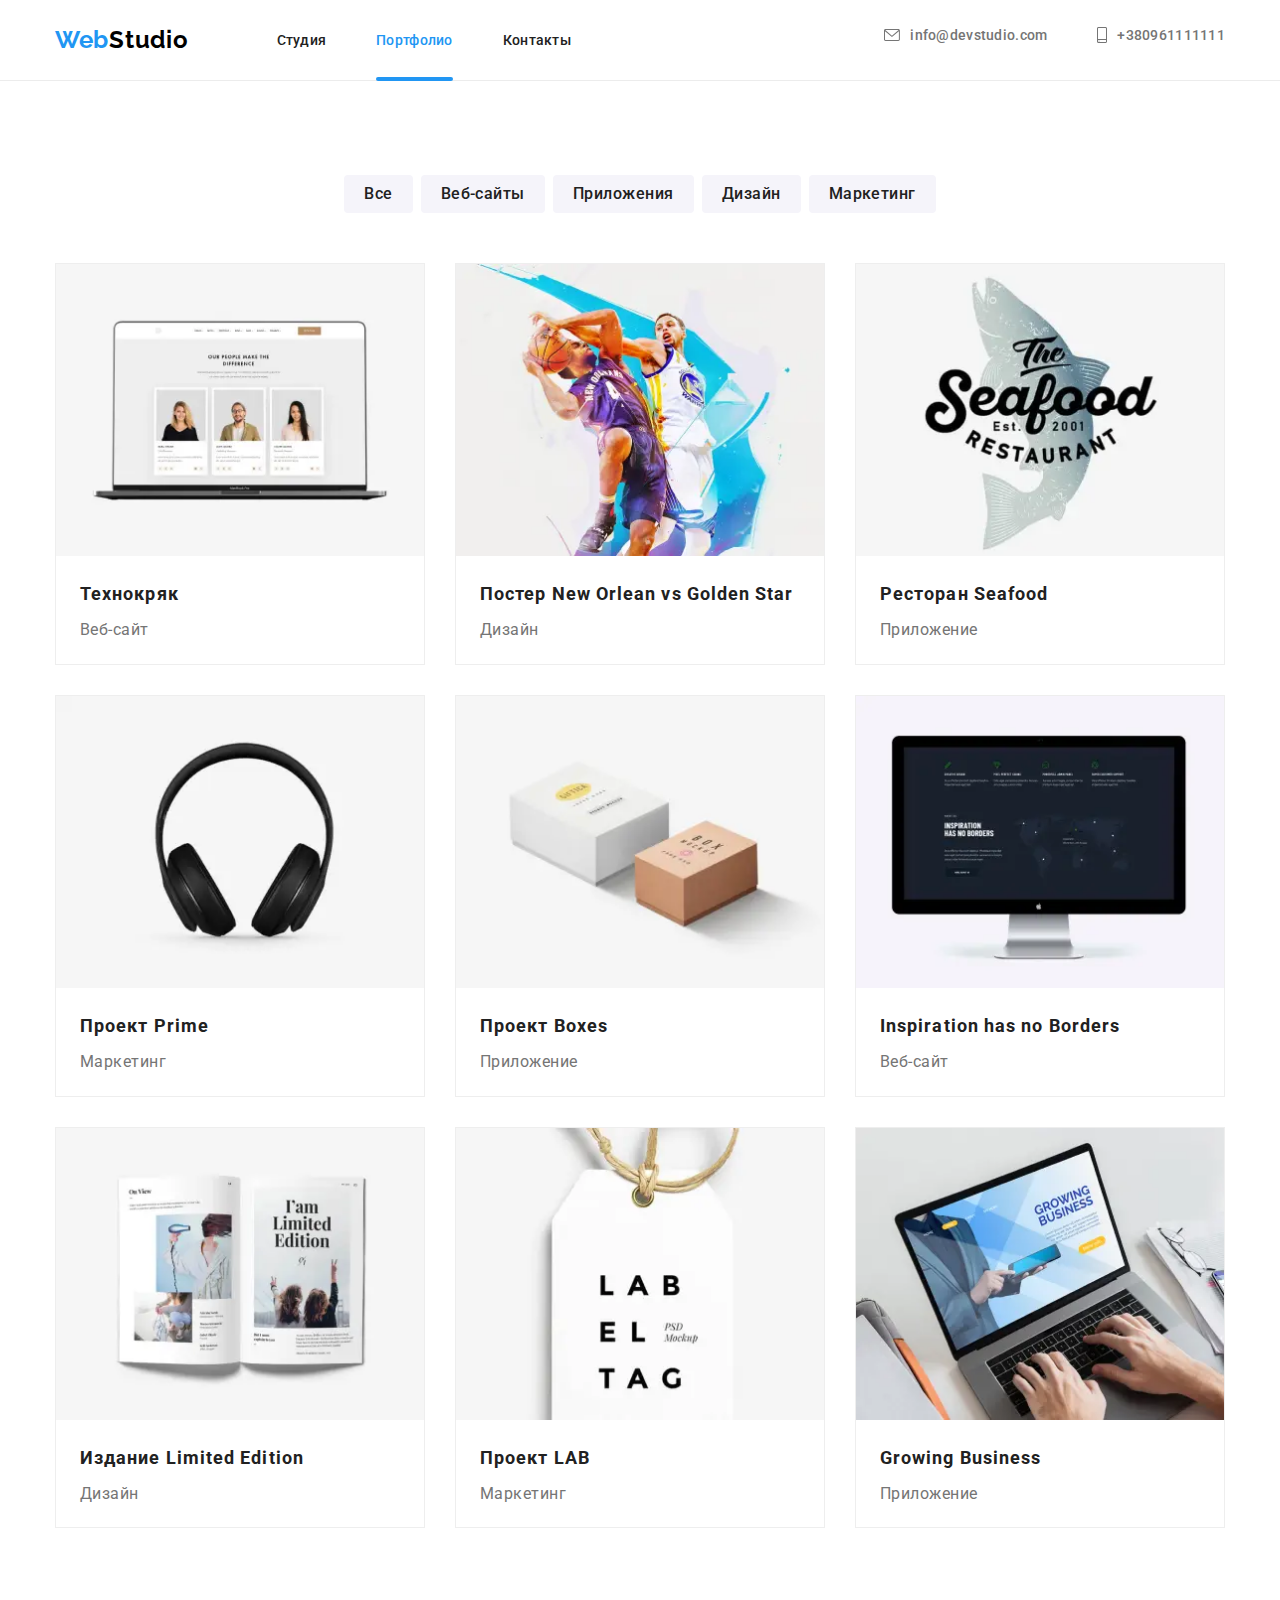
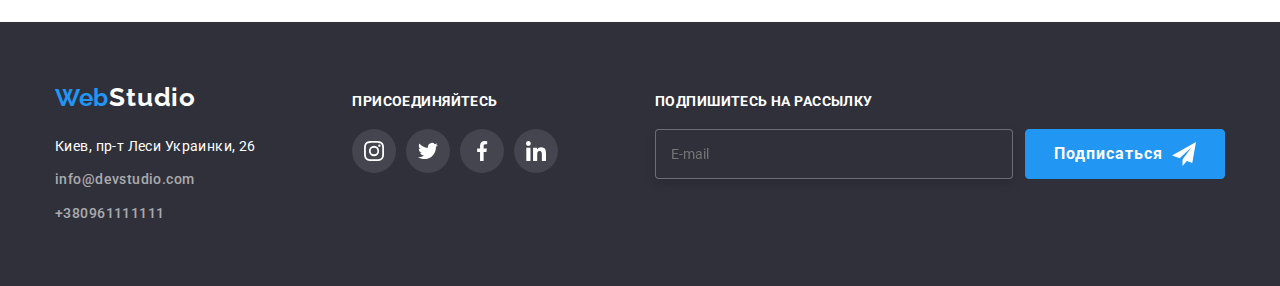
==== commit 51f89786: "portfolio" ====
--- a/portfolio.html
+++ b/portfolio.html
@@ -11,179 +11,257 @@
     <link rel="stylesheet" href="./css/main.min.css">
 </head>
 
-    <header class="header">
-        <div class="container">
-            <nav class=" nav-main">
-                <a href="./index.html" class="web-logo">Web<span class="studio-logo">Studio</span>
-                </a>
-                <ul class="links">
-                    <li class="item"><a href="./index.html" class="nav-link">Студия</a></li>
-                    <li class="item"><a href="./portfolio.html" class="current-link">Портфолио</a></li>
-                    <li class="item"><a href="" class="nav-link">Контакты</a></li>
+ <header class="header">
+      <div class="container">
+        <a href="./index.html" class="web-logo"
+          >Web<span class="studio-logo">Studio</span>
+        </a>
+        <nav class="nav-main">
+          <ul class="navigation-link">
+            <li class="item">
+              <a href="./index.html" class="nav-link">Студия</a>
+            </li>
+            <li class="item">
+              <a href="./portfolio.html" class="current-link">Портфолио</a>
+            </li>
+            <li class="item"><a href="" class="nav-link">Контакты</a></li>
+          </ul>
+        </nav>
+
+        <ul class="contacts-nav">
+          <li class="contakt-item">
+            <a href="mailto:info@devstudio.com" class="contact-link">
+              <svg class="contact-icon" width="16" height="16">
+                <use href="./images/sprite.svg#icon-mail"></use>
+              </svg>
+              info@devstudio.com</a
+            >
+          </li>
+          <li class="contakt-item">
+            <a href="tel:+38(096)1111111" class="contact-link">
+              <svg class="contact-icon" width="10" height="16">
+                <use href="./images/sprite.svg#icon-phone"></use>
+              </svg>
+              +380961111111</a
+            >
+          </li>
+        </ul>
+        <button type="button" class="burger-menu-btn">
+          <svg class="burger-menu-icon">
+            <use href="../images/sprite.svg#burger-menu"></use>
+          </svg>
+        </button>
+      </div>
+    </header>
+
+
+     <main>
+<section class="our-work">
+            <h1 class="visually-hidden">Примеры работ</h1>
+            <div class="container">
+                <ul class="filter-list">
+                    <li class="filter-list-item">       
+                        <button type="button" class="filter-button">Все</button> 
+                    </li>    
+                    <li class="filter-list-item">
+                        <button type="button" class="filter-button">Веб-сайты</button>
+                    </li>
+                    <li class="filter-list-item">
+                        <button type="button" class="filter-button">Приложения</button>
+                    </li>
+                    <li class="filter-list-item">
+                        <button type="button" class="filter-button">Дизайн</button>
+                    </li> 
+                    <li class="filter-list-item">
+                        <button type="button" class="filter-button">Маркетинг</button>
+                    </li>
+                </ul>     
+                <ul class="work-examples">
+                    <li class="work-examples-item">
+                        <a class="work-link" href="#">
+                            <div class="box">
+                                <picture>
+                                    <source srcset="./images/desktop/website1-desktop@1x.webp 1x, ./images/desktop/website1-desktop@2x.webp 2x" type="image/webp" media="(min-width: 1200px)">
+                                    <source srcset="./images/desktop/website1-desktop@1x.jpg 1x, ./images/desktop/website1-desktop@2x.jpg 2x" media="(min-width: 1200px)">
+                                    <source srcset="./images/tablet/website1-tablet@1x.webp 1x, ./images/tablet/website1-tablet@2x.webp 2x" type="image/webp" media="(min-width: 768px)">
+                                    <source srcset="./images/tablet/website1-tablet@1x.jpg 1x, ./images/tablet/website1-tablet@2x.jpg 2x" media="(min-width: 768px)">
+                                    <source srcset="./images/mobile/website1-mobile@1x.webp 1x, ./images/mobile/website1-mobile@2x.webp 2x" type="image/webp" media="(min-width: 320px)">
+                                    <source srcset="./images/mobile/website1-mobile@1x.jpg 1x, ./images/mobile/website1-mobile@2x.jpg 2x" media="(min-width: 320px)">
+                                    <img class="work-img" src="/images/desktop/website1-desktop@1x.jpg" alt="Технокряк">
+                                </picture>
+                                <p class="overlay overlay-text">Технокряк это современная площадка распространения коронавируса. Компании используют эту платформу для цифрового шпионажа и атак на защищённые сервера конкурентов.</p>
+                            </div>
+                            <div class="work-examples-item-description">    
+                                <h2>Технокряк</h2>
+                                <p class="portfolio-text">Веб-сайт</p>
+                            </div>     
+                        </a>   
+                    </li>
+                    <li class="work-examples-item">
+                        <a class="work-link" href="#">
+                            <div class="box">
+                                <picture>
+                                    <source srcset="./images/desktop/design1-desktop@1x.webp 1x, ./images/desktop/design1-desktop@2x.webp 2x" type="image/webp" media="(min-width: 1200px)">
+                                    <source srcset="./images/desktop/design1-desktop@1x.jpg 1x, ./images/desktop/design1-desktop@2x.jpg 2x" media="(min-width: 1200px)">
+                                    <source srcset="./images/tablet/design1-tablet@1x.webp 1x, ./images/tablet/design1-tablet@2x.webp 2x" type="image/webp" media="(min-width: 768px)">
+                                    <source srcset="./images/tablet/design1-tablet@1x.jpg 1x, ./images/tablet/design1-tablet@2x.jpg 2x" media="(min-width: 768px)">
+                                    <source srcset="./images/mobile/design1-mobile@1x.webp 1x, ./images/mobile/design1-mobile@2x.webp 2x" type="image/webp" media="(min-width: 320px)">
+                                    <source srcset="./images/mobile/design1-mobile@1x.jpg 1x, ./images/mobile/design1-mobile@2x.jpg 2x" media="(min-width: 320px)">
+                                    <img class="work-img" src="./images/desktop/design1-desktop@1x.jpg" alt="Технокряк">
+                                </picture>
+                                <p class="overlay overlay-text">Технокряк это современная площадка распространения коронавируса. Компании используют эту платформу для цифрового шпионажа и атак на защищённые сервера конкурентов.</p>
+                            </div>                                    
+                            <div class="work-examples-item-description">    
+                                <h2>Постер New Orlean vs Golden Star</h2>
+                                <p class="portfolio-text">Дизайн</p>
+                            </div>
+                        </a>
+                    </li>
+                    <li class="work-examples-item">
+                        <a class="work-link" href="#">
+                            <div class="box">
+                                <picture>
+                                    <source srcset="./images/desktop/app1-desktop@1x.webp 1x, ./images/desktop/app1-desktop@2x.webp 2x" type="image/webp" media="(min-width: 1200px)">
+                                    <source srcset="./images/desktop/app1-desktop@1x.jpg 1x, ./images/desktop/app1-desktop@2x.jpg 2x" media="(min-width: 1200px)">
+                                    <source srcset="./images/tablet/app1-tablet@1x.webp 1x, ./images/tablet/app1-tablet@2x.webp 2x" type="image/webp" media="(min-width: 768px)">
+                                    <source srcset="./images/tablet/app1-tablet@1x.jpg 1x, ./images/tablet/app1-tablet@2x.jpg 2x" media="(min-width: 768px)">
+                                    <source srcset="./images/mobile/app1-mobile@1x.webp 1x, ./images/mobile/app1-mobile@2x.webp 2x" type="image/webp" media="(min-width: 320px)">
+                                    <source srcset="./images/mobile/app1-mobile@1x.jpg 1x, ./images/mobile/app1-mobile@2x.jpg 2x" media="(min-width: 320px)">
+                                    <img class="work-img" src="./images/desktop/app1-desktop@1x.jpg" alt="Технокряк">
+                                </picture>
+                                <p class="overlay overlay-text">Технокряк это современная площадка распространения коронавируса. Компании используют эту платформу для цифрового шпионажа и атак на защищённые сервера конкурентов.</p>
+                            </div>
+                            <div class="work-examples-item-description">    
+                                <h2>Ресторан Seafood</h2>
+                                <p class="portfolio-text">Приложение</p>
+                            </div>
+                        </a>
+                    <li class="work-examples-item">
+                        <a class="work-link" href="#">
+                            <div class="box">
+                                <picture>
+                                    <source srcset="./images/desktop/marketing1-desktop@1x.webp 1x, ./images/desktop/marketing1-desktop@2x.webp 2x" type="image/webp" media="(min-width: 1200px)">
+                                    <source srcset="./images/desktop/marketing1-desktop@1x.jpg 1x, ./images/desktop/marketing1-desktop@2x.jpg 2x" media="(min-width: 1200px)">
+                                    <source srcset="./images/tablet/marketing1-tablet@1x.webp 1x, ./images/tablet/marketing1-tablet@2x.webp 2x" type="image/webp" media="(min-width: 768px)">
+                                    <source srcset="./images/tablet/marketing1-tablet@1x.jpg 1x, ./images/tablet/marketing1-tablet@2x.jpg 2x" media="(min-width: 768px)">
+                                    <source srcset="./images/mobile/marketing1-mobile@1x.webp 1x, ./images/mobile/marketing1-mobile@2x.webp 2x" type="image/webp" media="(min-width: 320px)">
+                                    <source srcset="./images/mobile/marketing1-mobile@1x.jpg 1x, ./images/mobile/marketing1-mobile@2x.jpg 2x" media="(min-width: 320px)">
+                                    <img class="work-img" src="./images/desktop/marketing1-desktop@1x.jpg" alt="Технокряк">
+                                </picture>
+                                <p class="overlay overlay-text">Технокряк это современная площадка распространения коронавируса. Компании используют эту платформу для цифрового шпионажа и атак на защищённые сервера конкурентов.</p>
+                            </div>
+                            <div class="work-examples-item-description">    
+                                <h2>Проект Prime</h2>                 
+                                <p class="portfolio-text">Маркетинг</p>
+                            </div>
+                        </a>
+                    </li>
+                    <li class="work-examples-item">
+                        <a class="work-link" href="#">
+                            <div class="box">
+                                <picture>
+                                    <source srcset="./images/desktop/app2-desktop@1x.webp 1x, ./images/desktop/app2-desktop@2x.webp 2x" type="image/webp" media="(min-width: 1200px)">
+                                    <source srcset="./images/desktop/app2-desktop@1x.jpg 1x, ./images/desktop/app2-desktop@2x.jpg 2x" media="(min-width: 1200px)">
+                                    <source srcset="./images/tablet/app2-tablet@1x.webp 1x, ./images/tablet/app2-tablet@2x.webp 2x" type="image/webp" media="(min-width: 768px)">
+                                    <source srcset="./images/tablet/app2-tablet@1x.jpg 1x, ./imagestablet/app2-tablet@2x.jpg 2x" media="(min-width: 768px)">
+                                    <source srcset="./images/mobile/app2-mobile@1x.webp 1x, ./images/mobile/app2-mobile@2x.webp 2x" type="image/webp" media="(min-width: 320px)">
+                                    <source srcset="./images/mobile/app2-mobile@1x.jpg 1x, ./images/mobile/app2-mobile@2x.jpg 2x" media="(min-width: 320px)">
+                                    <img class="work-img" src="./images/desktop/app2-desktop@1x.jpg" alt="Технокряк">
+                                </picture>
+                               <p class="overlay overlay-text">Технокряк это современная площадка распространения коронавируса. Компании используют эту платформу для цифрового шпионажа и атак на защищённые сервера конкурентов.</p>
+                            </div>
+                            <div class="work-examples-item-description">    
+                                <h2>Проект Boxes</h2>                  
+                                <p class="portfolio-text">Приложение</p>
+                            </div>
+                        </a>
+                    </li>
+                    <li class="work-examples-item">
+                        <a class="work-link" href="#">
+                            <div class="box">
+                                <picture>
+                                    <source srcset="./images/desktop/website2-desktop@1x.webp 1x, ./images//desktop/website2-desktop@2x.webp 2x" type="image/webp" media="(min-width: 1200px)">
+                                    <source srcset="./images//desktop/website2-desktop@1x.jpg 1x, ./images/desktop/website2-desktop@2x.jpg 2x" media="(min-width: 1200px)">
+                                    <source srcset="./images//tablet/website2-tablet@1x.webp 1x, ./images/tablet/website2-tablet@2x.webp 2x" type="image/webp" media="(min-width: 768px)">
+                                    <source srcset="./images//tablet/website2-tablet@1x.jpg 1x, ./images/tablet/website2-tablet@2x.jpg 2x" media="(min-width: 768px)">
+                                    <source srcset="./images//mobile/website2-mobile@1x.webp 1x, ./images/mobile/website2-mobile@2x.webp 2x" type="image/webp" media="(min-width: 320px)">
+                                    <source srcset="./images//mobile/website2-mobile@1x.jpg 1x, ./images/mobile/website2-mobile@2x.jpg 2x" media="(min-width: 320px)">
+                                    <img class="work-img" src="/images/desktop/website2-desktop@1x.jpg" alt="Технокряк">
+                                </picture>
+                                <p class="overlay overlay-text">Технокряк это современная площадка распространения коронавируса. Компании используют эту платформу для цифрового шпионажа и атак на защищённые сервера конкурентов.</p>
+                            </div>
+                            <div class="work-examples-item-description">    
+                                <h2>Inspiration has no Borders</h2>
+                                <p class="portfolio-text">Веб-сайт</p>
+                            </div>
+                        </a>
+                    </li>
+                    <li class="work-examples-item">
+                        <a class="work-link" href="#">
+                            <div class="box">
+                                <picture>
+                                    <source srcset="./images/desktop/design2-desktop@1x.webp 1x, ./images/desktop/design2-desktop@2x.webp 2x" type="image/webp" media="(min-width: 1200px)">
+                                    <source srcset="./images/desktop/design2-desktop@1x.jpg 1x, ./images/desktop/design2-desktop@2x.jpg 2x" media="(min-width: 1200px)">
+                                    <source srcset="./images/tablet/design2-tablet@1x.webp 1x, ./images/tablet/design2-tablet@2x.webp 2x" type="image/webp" media="(min-width: 768px)">
+                                    <source srcset="./images/tablet/design2-tablet@1x.jpg 1x, ./images/tablet/design2-tablet@2x.jpg 2x" media="(min-width: 768px)">
+                                    <source srcset="./images/mobile/design2-mobile@1x.webp 1x, ./images/mobile/design2-mobile@2x.webp 2x" type="image/webp" media="(min-width: 320px)">
+                                    <source srcset="./images/mobile/design2-mobile@1x.jpg 1x, ./images/mobile/design2-mobile@2x.jpg 2x" media="(min-width: 320px)">
+                                    <img class="work-img" src="./images/desktop/design2-desktop@1x.jpg" alt="Технокряк">
+                                </picture>
+                                <p class="overlay overlay-text">Технокряк это современная площадка распространения коронавируса. Компании используют эту платформу для цифрового шпионажа и атак на защищённые сервера конкурентов.</p>
+                            </div>
+                            <div class="work-examples-item-description">    
+                                <h2>Издание Limited Edition</h2>
+                                <p class="portfolio-text">Дизайн</p>
+                            </div>
+                        </a>
+                    </li>
+                    <li class="work-examples-item">
+                        <a class="work-link" href="#">
+                            <div class="box">
+                                <picture>
+                                    <source srcset="./images/desktop/marketing2-desktop@1x.webp 1x, ./images/desktop/marketing2-desktop@2x.webp 2x" type="image/webp" media="(min-width: 1200px)">
+                                    <source srcset="./images/desktop/marketing2-desktop@1x.jpg 1x, ./imagesdesktop/marketing2-desktop@2x.jpg 2x" media="(min-width: 1200px)">
+                                    <source srcset="./images/tablet/marketing2-tablet@1x.webp 1x, ./images/tablet/marketing2-tablet@2x.webp 2x" type="image/webp" media="(min-width: 768px)">
+                                    <source srcset="./images/tablet/marketing2-tablet@1x.jpg 1x, ./images/tablet/marketing2-tablet@2x.jpg 2x" media="(min-width: 768px)">
+                                    <source srcset="./images/mobile/marketing2-mobile@1x.webp 1x, ./images/mobile/marketing2-mobile@2x.webp 2x" type="image/webp" media="(min-width: 320px)">
+                                    <source srcset="./images/mobile/marketing2-mobile@1x.jpg 1x, ./images/mobile/marketing2-mobile@2x.jpg 2x" media="(min-width: 320px)">
+                                    <img class="work-img" src="./images/desktop/marketing2-desktop@1x.jpg" alt="Технокряк">
+                                </picture>
+                                <p class="overlay overlay-text">Технокряк это современная площадка распространения коронавируса. Компании используют эту платформу для цифрового шпионажа и атак на защищённые сервера конкурентов.</p>
+                            </div>
+                            <div class="work-examples-item-description">    
+                                <h2>Проект LAB</h2>               
+                                <p class="portfolio-text">Маркетинг</p>
+                            </div>
+                        </a>
+                    </li>
+                    <li class="work-examples-item">
+                        <a class="work-link" href="#">
+                            <div class="box">
+                                <picture>
+                                    <source srcset="./images/desktop/app3-desktop@1x.webp 1x, ./images/desktop/app3-desktop@2x.webp 2x" type="image/webp" media="(min-width: 1200px)">
+                                    <source srcset="./images/desktop/app3-desktop@1x.jpg 1x, ./images/desktop/app3-desktop@2x.jpg 2x" media="(min-width: 1200px)">
+                                    <source srcset="./images/tablet/app3-tablet@1x.webp 1x, ./images/tablet/app3-tablet@2x.webp 2x" type="image/webp" media="(min-width: 768px)">
+                                    <source srcset="./images/tablet/app3-tablet@1x.jpg 1x, ./images/tablet/app3-tablet@2x.jpg 2x" media="(min-width: 768px)">
+                                    <source srcset="./images/mobile/app3-mobile@1x.webp 1x, ./images/mobile/app3-mobile@2x.webp 2x" type="image/webp" media="(min-width: 320px)">
+                                    <source srcset="./images/mobile/app3-mobile@1x.jpg 1x, ./images/mobile/app3-mobile@2x.jpg 2x" media="(min-width: 320px)">
+                                    <img class="work-img" src="./images/desktop/app3-desktop@1x.jpg" alt="Технокряк">
+                                </picture>
+                               <p class="overlay overlay-text">Технокряк это современная площадка распространения коронавируса. Компании используют эту платформу для цифрового шпионажа и атак на защищённые сервера конкурентов.</p>
+                            </div>
+                            <div class="work-examples-item-description">    
+                                <h2>Growing Business</h2>              
+                                <p class="portfolio-text">Приложение</p>
+                            </div>
+                        </a>
+                    </li>
                 </ul>
-            </nav>
-    
-            <ul class="contacts-nav">
-                <li class="item">
-                    <a href="mailto:info@devstudio.com" class="contact-link">
-                        <svg class="contact-icon" width="16" height="16">
-                            <use href="./images/sprite.svg#icon-mail"></use>
-                        </svg>
-                        info@devstudio.com</a>
-                </li>
-                <li class="item"><a href="tel:+38(096)1111111" class="contact-link">
-                        <svg class="contact-icon" width="10" height="16">
-                            <use href="./images/sprite.svg#icon-phone"></use>
-                        </svg>
-                        +380961111111</a></li>
-            </ul>
-        </div>
-    
-    </header>
-
-    <main>
-
-       <section class="portfolio">
-           <!-- <h1>Портфолио</h1> потом спрячется -->
-        
-    <div class="container-portfolio">
-                <ul class="filtres">
-                    <li class="buttons-filtres"><button type="button" class="button">Все</button></li>
-                    <li class="buttons-filtres"><button type="button" class="button">Веб-сайты</button></li>
-                    <li class="buttons-filtres"><button type="button" class="button">Приложения</button></li>
-                    <li class="buttons-filtres"><button type="button" class="button">Дизайн</button></li>
-                    <li class="buttons-filtres"><button type="button" class="button">Маркетинг</button></li>
-                </ul>
-                              
-                <ul class="portfolio-item">
-                    <li class="portfolio-element">
-                        <a class="portfolio-link" href="#">
-                        <div class="box">
-                            <img src="./images/веб-сайт.jpg" alt="Веб-сайт" width="370" height="294">
-                               <div class="overlay">
-                                   <p class="textport">Технокряк это современная площадка распространения коронавируса. Компании используют эту платформу для цифрового шпионажа и атак на защищённые сервера конкурентов.</p></div>
-                            </div>
-                            <div class="portfolio-name">
-                            <h2 class="features-tittle-pf">Технокряк</h2>
-                            <p class="text-portfolio">Веб-сайт</p>
-                            </div>
-                        </a>
-                    </li>
-                    <li class="portfolio-element">
-                        <a class="portfolio-link" href="#">
-                            <div class="box"> 
-                                <img src="./images/дизайн.jpg" alt="дизайн" width="370" height="294">
-                            <div class="overlay">
-                                   <p class="textport">Технокряк это современная площадка распространения коронавируса. Компании используют эту платформу для цифрового шпионажа и атак на защищённые сервера конкурентов.</p></div>
-                            </div>
-                            
-                            <div class="portfolio-name">
-                            <h2 class="features-tittle-pf">Постер New-Orlean vs Golden Star</h2>
-                            <p class="text-portfolio">Дизайн</p>
-                            </div>
-                        </a>
-                    </li>
-                    <li class="portfolio-element">
-                        <a class="portfolio-link" href="#">
-                            <div class="box"> 
-                                <img src="./images/приложение.jpg" alt="приложение" width="370" height="294">
-                            <div class="overlay">
-                                   <p class="textport">Технокряк это современная площадка распространения коронавируса. Компании используют эту платформу для цифрового шпионажа и атак на защищённые сервера конкурентов.</p></div>
-                            </div> 
-                                   <div class="portfolio-name">
-                            <h2 class="features-tittle-pf">Ресторан Seafood</h2>
-                            <p class="text-portfolio">Приложение</p>
-                            </div>
-                        </a>
-                    </li>
-                    <li class="portfolio-element">
-                        <a class="portfolio-link" href="#">
-                            <div class="box"> 
-                                <img src="./images/маркетинг.jpg" alt="маркетинг" width="370" height="294">
-                            <div class="overlay">
-                                   <p class="textport">Технокряк это современная площадка распространения коронавируса. Компании используют эту платформу для цифрового шпионажа и атак на защищённые сервера конкурентов.</p></div>
-                            </div> 
-                                   <div class="portfolio-name">
-                            <h2 class="features-tittle-pf">Проект Prime</h2>
-                            <p class="text-portfolio">Маркетинг</p>
-                            </div>
-                        </a>
-                    </li>
-                    <li class="portfolio-element">
-                        <a class="portfolio-link" href="#">
-                            <div class="box">
-                                <img src="./images/приложение2.jpg" alt="приложение" width="370" height="294">
-                            <div class="overlay">
-                                   <p class="textport">Технокряк это современная площадка распространения коронавируса. Компании используют эту платформу для цифрового шпионажа и атак на защищённые сервера конкурентов.</p></div>
-                            </div> 
-                                   <div class="portfolio-name">
-                            <h2 class="features-tittle-pf">Проект Boxes</h2>
-                            <p class="text-portfolio">Приложение</p>
-                            </div>
-                        </a>
-                    </li>
-                    <li class="portfolio-element">
-                        <a class="portfolio-link" href="#">
-                            <div class="box"> 
-                                <img src="./images/вебсайт2.jpg" alt="веб-сайт" width="370" height="294">
-                            <div class="overlay">
-                                   <p class="textport">Технокряк это современная площадка распространения коронавируса. Компании используют эту платформу для цифрового шпионажа и атак на защищённые сервера конкурентов.</p></div>
-                            </div> 
-                                   <div class="portfolio-name">
-                            <h2 class="features-tittle-pf">Inspiration has no Borders</h2>
-                            <p class="text-portfolio">Веб-сайт</p>
-                            </div>
-                        </a>
-                    </li>
-                    <li class="portfolio-element">
-                        <a class="portfolio-link" href="#">
-                            <div class="box">
-                                <img src="./images/дизайн2.jpg" alt="дизайн" width="370" height="294">
-                            <div class="overlay">
-                                   <p class="textport">Технокряк это современная площадка распространения коронавируса. Компании используют эту платформу для цифрового шпионажа и атак на защищённые сервера конкурентов.</p></div>
-                            </div> 
-                                   <div class="portfolio-name">
-                            <h2 class="features-tittle-pf">Издание Limited Edition</h2>
-                            <p class="text-portfolio">Дизайн</p>
-                            </div>
-                        </a>
-                    </li>
-                    <li class="portfolio-element">
-                        <a class="portfolio-link" href="#">
-                            
-                            <div class="box"> 
-                                <img src="./images/маркетинг2.jpg" alt="маркетинг" width="370" height="294">
-                            <div class="overlay">
-                                   <p class="textport">Технокряк это современная площадка распространения коронавируса. Компании используют эту платформу для цифрового шпионажа и атак на защищённые сервера конкурентов.</p></div>
-                            </div>
-                                   <div class="portfolio-name">
-                            <h2 class="features-tittle-pf">Проект LAB</h2>
-                            <p class="text-portfolio">Маркетинг</p>
-                            </div>
-                        </a>
-                    </li>
-                    <li class="portfolio-element">
-                        <a class="portfolio-link" href="#">
-                            <div class="box">
-                                <img src="./images/приложени3.jpg" alt="приложение" width="370" height="294">
-                            <div class="overlay">
-                                   <p class="textport">Технокряк это современная площадка распространения коронавируса. Компании используют эту платформу для цифрового шпионажа и атак на защищённые сервера конкурентов.</p></div>
-                            </div>
-                                   <div class="portfolio-name">
-                            <h2 class="features-tittle-pf">Growing Business</h2>
-                            <p class="text-portfolio">Приложение</p>
-                            </div>
-                        </a>
-                    </li>
-                
-                
-                </ul>
-
-    </div>
-
-       </section>
-
+            </div>
+        </section>
     </main>
+
+
 
     <footer class="footer">
       <div class="container">
--- a/css/main.min.css
+++ b/css/main.min.css
@@ -1,2 +1,2 @@
-img{display:block;max-width:100%;height:auto}ul{list-style-type:none;padding:0;margin:0}body{background-color:#ffffff;color:#212121;font-family:"Roboto", sans-serif;letter-spacing:0.03em;font-size:14px;line-height:1.71}a{cursor:pointer;text-decoration:none}.button{cursor:pointer;text-decoration:none}.container{width:100%;padding-left:15px;padding-right:15px}.header .container{display:flex;justify-content:space-between;align-items:center}@media screen and (min-width: 480px){.container{width:480px;margin:0 auto}}@media screen and (min-width: 768px){.container{width:768px}}@media screen and (min-width: 1200px){.container{width:1200px}}.button-primary{display:inline-block;padding:10px 32px;border:1px solid #2196f3;border-radius:4px;min-width:200px;background-color:#2196f3;color:#fff;font-weight:700;font-size:16px;line-height:1.87;letter-spacing:0.06em;fill:white}.visually-hidden{position:absolute;width:1px;height:1px;margin:-1px;border:0;padding:0}.is-hidden{opacity:0;pointer-events:none}.header{border-bottom:1px solid #ececec;padding-top:16px;padding-bottom:16px;background-color:#fff}.web-logo{color:#2196f3;font-family:Raleway;font-weight:700;font-size:24px;line-height:1.166;letter-spacing:0.03em}.studio-logo{color:#000000;font-family:Raleway;font-weight:700;font-size:24px;line-height:1.166;letter-spacing:0.03em}.nav-main{display:none}.contacts-nav{display:none}.burger-menu-btn{background-color:transparent;border:none;outline:none;padding:0}.burger-menu-icon{width:40px;height:40px}@media screen and (min-width: 768px){.header{padding:0}.studio-logo{margin-right:88px}.burger-menu-btn{display:none}.nav-main{display:flex;padding:0;margin:0}.navigation-link{display:flex;flex-direction:row;justify-content:center}.contacts-nav{display:block;flex-direction:column;align-items:flex-start;align-items:center;margin-left:auto}.current-link{position:relative;display:block;color:#2196f3;padding-top:32px;padding-bottom:32px;font-weight:500;font-size:14px;line-height:16px;letter-spacing:0.02em}.current-link::after{content:"";display:block;position:absolute;bottom:-1px;left:0;width:100%;height:4px;border-radius:2px;background-color:#2196f3}.navigation-link :not(:last-child){margin-right:50px}.nav-link{display:block;padding-top:32px;padding-bottom:32px;font-weight:500;font-size:14px;line-height:16px;letter-spacing:0.02em;color:#212121;transition:color 250ms cubic-bezier(0.4, 0, 0.2, 1)}.nav-link .nav-link:hover,.nav-link .nav-link:focus{color:#2196f3}.contact-link{display:flex;font-weight:500;font-size:14px;line-height:16px;letter-spacing:0.02em;color:#757575;transition:color 250ms cubic-bezier(0.4, 0, 0.2, 1)}.contact-link:hover,.contact-link:focus{color:#2196f3}.contact-link:first-child{margin-bottom:10px}.contact-icon{margin-right:10px;margin-left:0;margin-top:0;margin-bottom:0;fill:currentColor;padding:0;margin-top:0;margin-bottom:0}}@media screen and (min-width: 1200px){.contact-item{margin-bottom:0}.contacts-nav{padding:0;display:flex;flex-direction:row;justify-content:center;align-items:center}.contakt-item{display:flex;align-items:center}.contakt-item:last-child{margin-left:50px}}.current-link{position:relative;display:block;color:#2196f3;padding-top:32px;padding-bottom:32px;font-weight:500;font-size:14px;line-height:16px;letter-spacing:0.02em}.current-link::after{content:"";display:block;position:absolute;bottom:-1px;left:0;width:100%;height:4px;border-radius:2px;background-color:#2196f3}.contact-link{display:flex;font-weight:500;font-size:14px;line-height:16px;letter-spacing:0.02em;color:#757575;transition:color 250ms cubic-bezier(0.4, 0, 0.2, 1)}.contact-link:hover,.contact-link:focus{color:#2196f3}.section-hero{margin-top:0px;margin-left:auto;margin-right:auto;width:100%;max-width:480px;max-height:400px;background-image:linear-gradient(to right, rgba(47,48,58,0.4), rgba(47,48,58,0.4)),url(../images/mobile/Header-mobile@1x.jpg);background-size:cover;background-position:center}.section-hero .container{padding-top:118px;padding-bottom:118px}.hero-container{max-width:360px;margin-right:auto;margin-left:auto;text-align:center}@media screen and (min-device-pixel-ratio: 2) and (min-width: 320px), screen and (min-resolution: 192dpi) and (min-width: 320px), screen and (min-resolution: 2dppx) and (min-width: 320px){.section-hero{background-image:linear-gradient(to right, rgba(47,48,58,0.4), rgba(47,48,58,0.4)),url(../images/mobile/Header-mobile@2x.jpg)}}@media screen and (min-width: 768px){.section-hero{margin-top:0px;margin-left:auto;margin-right:auto;width:100%;max-width:768px;max-height:400px;background-image:linear-gradient(to right, rgba(47,48,58,0.4), rgba(47,48,58,0.4)),url(../images/tablet/Header-tablet@1x.jpg);background-size:cover;background-position:center}.section-hero .container{padding-top:118px;padding-bottom:118px}}@media screen and (min-device-pixel-ratio: 2) and (min-width: 768px), screen and (min-resolution: 192dpi) and (min-width: 768px), screen and (min-resolution: 2dppx) and (min-width: 768px){.section-hero{background-image:linear-gradient(to right, rgba(47,48,58,0.4), rgba(47,48,58,0.4)),url(../images/tablet/Header-tablet@2x.jpg)}}@media screen and (min-width: 1200px){.section-hero{margin-top:0;width:100%;max-width:1600px;max-height:600px;background-image:linear-gradient(to right, #2f303a66, #2f303a66),url(../images/desktop/header-desktop@1x.jpg);background-position:center;background-size:cover}.section-hero .container{padding-top:200px;padding-bottom:200px}.hero-container{max-width:696px;margin-right:auto;margin-left:auto;text-align:center}}@media screen and (min-device-pixel-ratio: 2) and (min-width: 1200px), screen and (min-resolution: 192dpi) and (min-width: 1200px), screen and (min-resolution: 2dppx) and (min-width: 1200px){.section-hero{background-image:linear-gradient(to right, rgba(47,48,58,0.4), rgba(47,48,58,0.4)),url(../images/desktop/header-desktop@2x.jpg)}}.hero-tittle{font-weight:900;font-size:26px;line-height:42px;letter-spacing:0.06em;text-transform:uppercase;text-align:center;color:#ffffff}@media screen and (min-width: 1200px){.hero-tittle{margin-top:0;margin-bottom:30px;font-weight:900;font-size:44px;line-height:1, 615;letter-spacing:0.06em;text-transform:uppercase;text-align:center;color:#ffffff}}.button{display:inline-block;padding:6px 22px;border-radius:4px;font-weight:500;font-size:16px;line-height:1.62;text-align:center;border:1px solid transparent;color:#212121;background-color:#f5f4fa;transition:background-color 250ms cubic-bezier(0.4, 0, 0.2, 1),color 250ms cubic-bezier(0.4, 0, 0.2, 1),box-shadow 250ms cubic-bezier(0.4, 0, 0.2, 1)}.section-features{padding-top:60px}.features-list{flex-wrap:wrap;justify-content:center;outline:1px red}@media screen and (min-width: 768px){.features-list{display:flex}}.feauture-item{width:100%;max-width:480px;margin-bottom:30px}.feauture-item::before{display:block;content:"";height:120px;background-size:70px, 70px;background-repeat:no-repeat;background-position:center;background-color:#f5f4fa;border-radius:4px}.antenna::before{background-image:url("../images/antenna.svg")}.clock::before{background-image:url("../images/clock.svg")}.diagram::before{background-image:url("../images/diagram.svg")}.astronaut::before{background-image:url("../images/astronaut.svg")}.features-tittle{max-width:480px;font-weight:bold;font-size:14px;line-height:1, 142;text-align:center;letter-spacing:0.03em;text-transform:uppercase;color:#212121}.text{margin-top:10px;margin-bottom:0;font-weight:normal;font-size:14px;line-height:1.714;letter-spacing:0.03em;color:#757575}@media screen and (min-width: 768px){.feauture-item{max-width:354px}.feauture-item:nth-last-child(2n){margin-right:30px}.features-tittle{text-align:left}}@media screen and (min-width: 1200px){.features-tittle{margin-top:30px;margin-bottom:0;font-weight:700;font-size:14px;line-height:2;text-transform:uppercase;letter-spacing:0.03em;color:#212121}.feauture-item{width:calc((100% - 3 * 30px) / 4)}.feauture-item:not(:last-child){margin-right:30px}.feauture-item::before{max-width:480px;margin-bottom:30px;display:block;content:"";height:120px;background-size:70px, 70px;background-repeat:no-repeat;background-position:center;background-color:#f5f4fa;border-radius:4px}.antenna::before{background-image:url("../images/antenna.svg")}.clock::before{background-image:url("../images/clock.svg")}.diagram::before{background-image:url("../images/diagram.svg")}.astronaut::before{background-image:url("../images/astronaut.svg")}}@media screen and (max-width: 1200px){.business-section{display:none}}.business-section{padding-top:94px;padding-bottom:94px}.tittles{margin-top:0;margin-bottom:50px;font-weight:700;font-size:36px;line-height:42px;text-align:center;letter-spacing:0.03em;color:#212121}.business-list{display:flex;flex-wrap:wrap}.b-item{position:relative}.b-item:not(:last-child){margin-right:30px;display:list-item}.business-tittle{position:absolute;bottom:0;left:0;display:flex;align-items:center;width:100%;height:70px;background-color:rgba(47,48,58,0.8)}.business-text{margin:0;margin-left:auto;margin-right:auto;font-weight:bold;font-size:14px;line-height:16px;text-align:center;letter-spacing:0.03em;text-transform:uppercase;color:#ffffff}.team-section{background-color:#f5f4fa}.team-section .container{padding-top:60px;padding-bottom:60px}@media screen and (min-width: 1200px){.team-section .container{padding-top:94px;padding-bottom:94px}}.team-tittles{margin-top:0;margin-bottom:30px;font-weight:bold;font-size:28px;line-height:33px;text-align:center;letter-spacing:0.03em;color:#212121}@media screen and (min-width: 1200px){.team-tittles{margin-top:0;margin-bottom:50px;font-weight:bold;font-size:36px;line-height:42px;text-align:center;letter-spacing:0.03em;color:#212121}}.text-team{margin-top:10px;margin-bottom:0;font-weight:normal;font-size:16px;line-height:1.18;letter-spacing:0.03em;color:#757575}.team-list{flex-wrap:wrap;justify-content:center}@media screen and (min-width: 768px){.team-list{display:flex;margin-left:auto;margin-right:auto}}@media screen and (max-width: 480px){.team-item{width:100%}}@media screen and (max-width: 767px){.team-item:not(:last-child){margin-bottom:30px}}@media screen and (min-width: 768px){.team-item:nth-last-child(2n){margin-right:30px}.team-item:nth-last-child(-n+2){margin-bottom:0}}@media screen and (min-width: 1200px){.team-item{width:270px;box-shadow:0px 1px 3px rgba(0,0,0,0.12),0px 1px 1px rgba(0,0,0,0.14),0px 2px 1px rgba(0,0,0,0.2);border-radius:0px 0px 4px 4px}.team-item:not(:last-child){margin-right:30px;padding-bottom:0}}.team-names{padding-top:30px;padding-bottom:30px;padding-right:30px;padding-left:30px;text-align:center;background-color:#fff}.names-tittle{margin:0;font-weight:500;font-size:16px;line-height:19px;text-align:center;letter-spacing:0.03em;color:#212121}.team-social{margin-top:16px;display:flex;align-items:center;padding:0}.icon-link{display:flex;justify-content:center;align-items:center;height:44px;width:44px;line-height:0px;border-radius:50%;fill:var(--social-icon-link);transition:background-color 250ms cubic-bezier(0.4, 0, 0.2, 1),fill 250ms cubic-bezier(0.4, 0, 0.2, 1)}.icon-link:hover,.icon-link:focus{background-color:#2196f3;fill:white}.team-links{height:44px;width:44px;line-height:0px;border-radius:50%;fill:#afb1b8;transition:background-color 250ms cubic-bezier(0.4, 0, 0.2, 1),fill 250ms cubic-bezier(0.4, 0, 0.2, 1)}.team-links:not(:last-child){margin-right:10px}.social-icon{width:20px;height:20px}@media screen and (max-width: 1199px){.clients{padding-top:60px;padding-bottom:60px}}@media screen and (min-width: 1200px){.clients{padding-top:94px;padding-bottom:94px}}@media screen and (max-width: 1199px){.clients-tittle{margin-top:0;margin-bottom:0;font-weight:bold;font-size:28px;line-height:33px;text-align:center;letter-spacing:0.03em;color:#212121}}@media screen and (min-width: 1200px){.clients-tittle{font-weight:bold;font-size:36px;line-height:42px;text-align:center;margin-top:0;margin-bottom:0}}@media screen and (max-width: 1199px){.clients-list{display:flex;flex-wrap:wrap;justify-content:center}}@media screen and (min-width: 1200px){.clients-list{display:flex;justify-content:center;margin-top:50px}}.client-link{width:100%;height:100%;display:flex;justify-content:center;align-items:center;border:1px solid #afb1b8;border-radius:4px;fill:#afb1b8;transition:border-color 250ms cubic-bezier(0.4, 0, 0.2, 1),fill 250ms cubic-bezier(0.4, 0, 0.2, 1)}.client-link:focus,.client-link:hover{border-color:#2196f3;fill:#2196f3}@media screen and (max-width: 767px){.clients-item{width:210px;height:90px;margin:15px}}@media screen and (max-width: 1199px){.clients-item{width:226px;height:90px;margin:15px}}@media screen and (min-width: 1200px){.clients-item{width:170px;height:90px}.clients-item:not(:last-child){margin-right:30px}}.footer{padding-bottom:60px;padding-top:60px;background-color:#2f303a}@media screen and (min-width: 768px){.footer .container{display:flex;flex-wrap:wrap;align-items:baseline;justify-content:space-between}}.studio-footer{font-family:Raleway, sans-serif;font-weight:700;font-size:26px;line-height:31px;letter-spacing:0.03em;color:#fff;transition:color 250ms cubic-bezier(0.4, 0, 0.2, 1)}@media screen and (min-width: 768px) and (max-width: 1199px){.footer-sect1{width:50%}}@media screen and (max-width: 1199px){.footer-sect1{display:flex;flex-direction:column;align-items:center;margin-bottom:60px}}.footer-adress{margin-top:20px;margin-bottom:0;font-style:normal;font-weight:400;font-size:14px;line-height:24px;letter-spacing:0.03em;color:#fff}@media screen and (max-width: 1199px){.adress ul{display:flex;flex-direction:column;align-items:center}}.adress-features{margin-top:9px}.contacts-footer{font-style:normal;font-weight:500;font-size:14px;line-height:24px;letter-spacing:0.03em;color:rgba(255,255,255,0.6)}.contacts-footer:hover,.contacts-footer:focus{color:#2196f3}.footer-tittle{margin-top:0px;margin-bottom:20px;font-style:normal;font-weight:bold;font-size:14px;line-height:16px;text-transform:uppercase;color:#fff}@media screen and (min-width: 768px) and (max-width: 1199px){.footer-sect2{width:50%}}@media screen and (max-width: 1199px){.footer-sect2{display:flex;flex-direction:column;align-items:center;margin-bottom:60px}}.foot-links{display:flex;margin:0;padding:0}.footer-list{border-radius:50%;transition:background-color 250ms cubic-bezier(0.4, 0, 0.2, 1),fill 250ms cubic-bezier(0.4, 0, 0.2, 1)}.footer-list:not(:last-child){margin-right:10px}.footer-link{display:flex;justify-content:center;align-items:center;height:44px;width:44px;line-height:0px;border-radius:50%;fill:#fff;background-color:#ffffff1a;transition:background-color 250ms cubic-bezier(0.4, 0, 0.2, 1),fill 250ms cubic-bezier(0.4, 0, 0.2, 1)}.footer-link:hover,.footer-link:focus{background-color:#2196f3;fill:#fff}.footer-icon{height:20px;width:20px}.footer-options{display:flex}.footer-subscribe{display:flex;justify-content:space-between}@media screen and (min-width: 768px) and (max-width: 1199px){.footer-subscribe{flex-grow:1}}@media screen and (max-width: 1199px){.footer-subscribe{flex-direction:column;align-items:center}}.footer-subscribe .button-primary{width:200px;height:50px;padding:10px 28px;display:flex;align-items:center;justify-content:space-between;fill:#ffffff}@media screen and (min-width: 1200px){.footer-subscribe .button-primary{margin-left:12px;align-self:flex-end}}.footer-label{display:flex;align-items:center;flex-direction:column}@media screen and (max-width: 1199px){.footer-label{width:100%;margin-bottom:20px}}@media screen and (min-width: 1200px){.footer-label{align-items:flex-start}}.subscribe{margin-bottom:20px;font-weight:bold;font-size:14px;line-height:16px;letter-spacing:0.03em;text-transform:uppercase;color:#ffffff}.footer-input{padding-top:15px;padding-bottom:15px;padding-left:15px;padding-right:15px;width:100%;min-height:50px;max-width:450px;color:#ffffff;background-color:#2f303a;border:1px solid rgba(255,255,255,0.3);box-sizing:border-box;filter:drop-shadow(0px 4px 4px rgba(0,0,0,0.15));border-radius:4px}@media screen and (min-width: 1200px){.footer-input{min-width:358px}}
+img{display:block;max-width:100%;height:auto}ul{list-style-type:none;padding:0;margin:0}body{background-color:#ffffff;color:#212121;font-family:"Roboto", sans-serif;letter-spacing:0.03em;font-size:14px;line-height:1.71}a{cursor:pointer;text-decoration:none}.button{cursor:pointer;text-decoration:none}.container{width:100%;padding-left:15px;padding-right:15px}.header .container{display:flex;justify-content:space-between;align-items:center}@media screen and (min-width: 480px){.container{width:480px;margin:0 auto}}@media screen and (min-width: 768px){.container{width:768px}}@media screen and (min-width: 1200px){.container{width:1200px}}.button-primary{display:inline-block;padding:10px 32px;border:1px solid #2196f3;border-radius:4px;min-width:200px;background-color:#2196f3;color:#fff;font-weight:700;font-size:16px;line-height:1.87;letter-spacing:0.06em;fill:white}.visually-hidden{position:absolute;clip:rect(0 0 0 0);width:1px;height:1px;margin:-1px}.is-hidden{opacity:0;pointer-events:none}.header{border-bottom:1px solid #ececec;padding-top:16px;padding-bottom:16px;background-color:#fff}.web-logo{color:#2196f3;font-family:Raleway;font-weight:700;font-size:24px;line-height:1.166;letter-spacing:0.03em}.studio-logo{color:#000000;font-family:Raleway;font-weight:700;font-size:24px;line-height:1.166;letter-spacing:0.03em}.nav-main{display:none}.contacts-nav{display:none}.burger-menu-btn{background-color:transparent;border:none;outline:none;padding:0}.burger-menu-icon{width:40px;height:40px}@media screen and (min-width: 768px){.header{padding:0}.studio-logo{margin-right:88px}.burger-menu-btn{display:none}.nav-main{display:flex;padding:0;margin:0}.navigation-link{display:flex;flex-direction:row;justify-content:center}.contacts-nav{display:block;flex-direction:column;align-items:flex-start;align-items:center;margin-left:auto}.current-link{position:relative;display:block;color:#2196f3;padding-top:32px;padding-bottom:32px;font-weight:500;font-size:14px;line-height:16px;letter-spacing:0.02em}.current-link::after{content:"";display:block;position:absolute;bottom:-1px;left:0;width:100%;height:4px;border-radius:2px;background-color:#2196f3}.navigation-link :not(:last-child){margin-right:50px}.nav-link{display:block;padding-top:32px;padding-bottom:32px;font-weight:500;font-size:14px;line-height:16px;letter-spacing:0.02em;color:#212121;transition:color 250ms cubic-bezier(0.4, 0, 0.2, 1)}.nav-link .nav-link:hover,.nav-link .nav-link:focus{color:#2196f3}.contact-link{display:flex;font-weight:500;font-size:14px;line-height:16px;letter-spacing:0.02em;color:#757575;transition:color 250ms cubic-bezier(0.4, 0, 0.2, 1)}.contact-link:hover,.contact-link:focus{color:#2196f3}.contact-link:first-child{margin-bottom:10px}.contact-icon{margin-right:10px;margin-left:0;margin-top:0;margin-bottom:0;fill:currentColor;padding:0;margin-top:0;margin-bottom:0}}@media screen and (min-width: 1200px){.contact-item{margin-bottom:0}.contacts-nav{padding:0;display:flex;flex-direction:row;justify-content:center;align-items:center}.contakt-item{display:flex;align-items:center}.contakt-item:last-child{margin-left:50px}}.current-link{position:relative;display:block;color:#2196f3;padding-top:32px;padding-bottom:32px;font-weight:500;font-size:14px;line-height:16px;letter-spacing:0.02em}.current-link::after{content:"";display:block;position:absolute;bottom:-1px;left:0;width:100%;height:4px;border-radius:2px;background-color:#2196f3}.contact-link{display:flex;font-weight:500;font-size:14px;line-height:16px;letter-spacing:0.02em;color:#757575;transition:color 250ms cubic-bezier(0.4, 0, 0.2, 1)}.contact-link:hover,.contact-link:focus{color:#2196f3}.section-hero{margin-top:0px;margin-left:auto;margin-right:auto;width:100%;max-width:480px;max-height:400px;background-image:linear-gradient(to right, rgba(47,48,58,0.4), rgba(47,48,58,0.4)),url(../images/mobile/Header-mobile@1x.jpg);background-size:cover;background-position:center}.section-hero .container{padding-top:118px;padding-bottom:118px}.hero-container{max-width:360px;margin-right:auto;margin-left:auto;text-align:center}@media screen and (min-device-pixel-ratio: 2) and (min-width: 320px), screen and (min-resolution: 192dpi) and (min-width: 320px), screen and (min-resolution: 2dppx) and (min-width: 320px){.section-hero{background-image:linear-gradient(to right, rgba(47,48,58,0.4), rgba(47,48,58,0.4)),url(../images/mobile/Header-mobile@2x.jpg)}}@media screen and (min-width: 768px){.section-hero{margin-top:0px;margin-left:auto;margin-right:auto;width:100%;max-width:768px;max-height:400px;background-image:linear-gradient(to right, rgba(47,48,58,0.4), rgba(47,48,58,0.4)),url(../images/tablet/Header-tablet@1x.jpg);background-size:cover;background-position:center}.section-hero .container{padding-top:118px;padding-bottom:118px}}@media screen and (min-device-pixel-ratio: 2) and (min-width: 768px), screen and (min-resolution: 192dpi) and (min-width: 768px), screen and (min-resolution: 2dppx) and (min-width: 768px){.section-hero{background-image:linear-gradient(to right, rgba(47,48,58,0.4), rgba(47,48,58,0.4)),url(../images/tablet/Header-tablet@2x.jpg)}}@media screen and (min-width: 1200px){.section-hero{margin-top:0;width:100%;max-width:1600px;max-height:600px;background-image:linear-gradient(to right, #2f303a66, #2f303a66),url(../images/desktop/header-desktop@1x.jpg);background-position:center;background-size:cover}.section-hero .container{padding-top:200px;padding-bottom:200px}.hero-container{max-width:696px;margin-right:auto;margin-left:auto;text-align:center}}@media screen and (min-device-pixel-ratio: 2) and (min-width: 1200px), screen and (min-resolution: 192dpi) and (min-width: 1200px), screen and (min-resolution: 2dppx) and (min-width: 1200px){.section-hero{background-image:linear-gradient(to right, rgba(47,48,58,0.4), rgba(47,48,58,0.4)),url(../images/desktop/header-desktop@2x.jpg)}}.hero-tittle{font-weight:900;font-size:26px;line-height:42px;letter-spacing:0.06em;text-transform:uppercase;text-align:center;color:#ffffff}@media screen and (min-width: 1200px){.hero-tittle{margin-top:0;margin-bottom:30px;font-weight:900;font-size:44px;line-height:1, 615;letter-spacing:0.06em;text-transform:uppercase;text-align:center;color:#ffffff}}.button{display:inline-block;padding:6px 22px;border-radius:4px;font-weight:500;font-size:16px;line-height:1.62;text-align:center;border:1px solid transparent;color:#212121;background-color:#f5f4fa;transition:background-color 250ms cubic-bezier(0.4, 0, 0.2, 1),color 250ms cubic-bezier(0.4, 0, 0.2, 1),box-shadow 250ms cubic-bezier(0.4, 0, 0.2, 1)}.section-features{padding-top:60px}.features-list{flex-wrap:wrap;justify-content:center;outline:1px red}@media screen and (min-width: 768px){.features-list{display:flex}}.feauture-item{width:100%;max-width:480px;margin-bottom:30px}.feauture-item::before{display:block;content:"";height:120px;background-size:70px, 70px;background-repeat:no-repeat;background-position:center;background-color:#f5f4fa;border-radius:4px}.antenna::before{background-image:url("../images/antenna.svg")}.clock::before{background-image:url("../images/clock.svg")}.diagram::before{background-image:url("../images/diagram.svg")}.astronaut::before{background-image:url("../images/astronaut.svg")}.features-tittle{max-width:480px;font-weight:bold;font-size:14px;line-height:1, 142;text-align:center;letter-spacing:0.03em;text-transform:uppercase;color:#212121}.text{margin-top:10px;margin-bottom:0;font-weight:normal;font-size:14px;line-height:1.714;letter-spacing:0.03em;color:#757575}@media screen and (min-width: 768px){.feauture-item{max-width:354px}.feauture-item:nth-last-child(2n){margin-right:30px}.features-tittle{text-align:left}}@media screen and (min-width: 1200px){.features-tittle{margin-top:30px;margin-bottom:0;font-weight:700;font-size:14px;line-height:2;text-transform:uppercase;letter-spacing:0.03em;color:#212121}.feauture-item{width:calc((100% - 3 * 30px) / 4)}.feauture-item:not(:last-child){margin-right:30px}.feauture-item::before{max-width:480px;margin-bottom:30px;display:block;content:"";height:120px;background-size:70px, 70px;background-repeat:no-repeat;background-position:center;background-color:#f5f4fa;border-radius:4px}.antenna::before{background-image:url("../images/antenna.svg")}.clock::before{background-image:url("../images/clock.svg")}.diagram::before{background-image:url("../images/diagram.svg")}.astronaut::before{background-image:url("../images/astronaut.svg")}}@media screen and (max-width: 1200px){.business-section{display:none}}.business-section{padding-top:94px;padding-bottom:94px}.tittles{margin-top:0;margin-bottom:50px;font-weight:700;font-size:36px;line-height:42px;text-align:center;letter-spacing:0.03em;color:#212121}.business-list{display:flex;flex-wrap:wrap}.b-item{position:relative}.b-item:not(:last-child){margin-right:30px;display:list-item}.business-tittle{position:absolute;bottom:0;left:0;display:flex;align-items:center;width:100%;height:70px;background-color:rgba(47,48,58,0.8)}.business-text{margin:0;margin-left:auto;margin-right:auto;font-weight:bold;font-size:14px;line-height:16px;text-align:center;letter-spacing:0.03em;text-transform:uppercase;color:#ffffff}.team-section{background-color:#f5f4fa}.team-section .container{padding-top:60px;padding-bottom:60px}@media screen and (min-width: 1200px){.team-section .container{padding-top:94px;padding-bottom:94px}}.team-tittles{margin-top:0;margin-bottom:30px;font-weight:bold;font-size:28px;line-height:33px;text-align:center;letter-spacing:0.03em;color:#212121}@media screen and (min-width: 1200px){.team-tittles{margin-top:0;margin-bottom:50px;font-weight:bold;font-size:36px;line-height:42px;text-align:center;letter-spacing:0.03em;color:#212121}}.text-team{margin-top:10px;margin-bottom:0;font-weight:normal;font-size:16px;line-height:1.18;letter-spacing:0.03em;color:#757575}.team-list{flex-wrap:wrap;justify-content:center}@media screen and (min-width: 768px){.team-list{display:flex;margin-left:auto;margin-right:auto}}@media screen and (max-width: 480px){.team-item{width:100%}}@media screen and (max-width: 767px){.team-item:not(:last-child){margin-bottom:30px}}@media screen and (min-width: 768px){.team-item:nth-last-child(2n){margin-right:30px}.team-item:nth-child(-n+2){margin-bottom:30px}}@media screen and (min-width: 1200px){.team-item{width:270px;box-shadow:0px 1px 3px rgba(0,0,0,0.12),0px 1px 1px rgba(0,0,0,0.14),0px 2px 1px rgba(0,0,0,0.2);border-radius:0px 0px 4px 4px}.team-item:nth-child(-n+2){margin-bottom:0}.team-item:not(:last-child){margin-right:30px;padding-bottom:0}}.team-names{padding-top:30px;padding-bottom:30px;padding-right:30px;padding-left:30px;text-align:center;background-color:#fff}.names-tittle{margin:0;font-weight:500;font-size:16px;line-height:19px;text-align:center;letter-spacing:0.03em;color:#212121}.team-social{justify-content:center;margin-top:16px;display:flex;align-items:center;padding:0}.icon-link{display:flex;justify-content:center;align-items:center;height:44px;width:44px;line-height:0px;border-radius:50%;fill:var(--social-icon-link);transition:background-color 250ms cubic-bezier(0.4, 0, 0.2, 1),fill 250ms cubic-bezier(0.4, 0, 0.2, 1)}.icon-link:hover,.icon-link:focus{background-color:#2196f3;fill:white}.team-links{height:44px;width:44px;line-height:0px;border-radius:50%;fill:#afb1b8;transition:background-color 250ms cubic-bezier(0.4, 0, 0.2, 1),fill 250ms cubic-bezier(0.4, 0, 0.2, 1)}.team-links:not(:last-child){margin-right:10px}.social-icon{width:20px;height:20px}@media screen and (max-width: 1199px){.clients{padding-top:60px;padding-bottom:60px}}@media screen and (min-width: 1200px){.clients{padding-top:94px;padding-bottom:94px}}@media screen and (max-width: 1199px){.clients-tittle{margin-top:0;margin-bottom:30px;font-weight:bold;font-size:28px;line-height:33px;text-align:center;letter-spacing:0.03em;color:#212121}}@media screen and (min-width: 1200px){.clients-tittle{font-weight:bold;font-size:36px;line-height:42px;text-align:center;margin-top:0;margin-bottom:0}}@media screen and (max-width: 1199px){.clients-list{margin:-15px;display:flex;flex-wrap:wrap;justify-content:center}}@media screen and (min-width: 1200px){.clients-list{display:flex;justify-content:center;margin-top:50px}}.client-link{width:100%;height:100%;display:flex;justify-content:center;align-items:center;border:1px solid #afb1b8;border-radius:4px;fill:#afb1b8;transition:border-color 250ms cubic-bezier(0.4, 0, 0.2, 1),fill 250ms cubic-bezier(0.4, 0, 0.2, 1)}.client-link:focus,.client-link:hover{border-color:#2196f3;fill:#2196f3}@media screen and (max-width: 1199px){.clients-item{width:226px;height:90px;margin:15px}}@media screen and (max-width: 767px){.clients-item{width:calc((100% - 15px * 4) / 2);height:90px;margin:15px}}@media screen and (min-width: 1200px){.clients-item{width:170px;height:90px}.clients-item:not(:last-child){margin-right:30px}}.footer{padding-bottom:60px;padding-top:60px;background-color:#2f303a}@media screen and (min-width: 768px){.footer .container{display:flex;flex-wrap:wrap;align-items:baseline;justify-content:space-between}}.studio-footer{font-family:Raleway, sans-serif;font-weight:700;font-size:26px;line-height:31px;letter-spacing:0.03em;color:#fff;transition:color 250ms cubic-bezier(0.4, 0, 0.2, 1)}@media screen and (min-width: 768px) and (max-width: 1199px){.footer-sect1{width:50%}}@media screen and (max-width: 1199px){.footer-sect1{display:flex;flex-direction:column;align-items:center;margin-bottom:60px}}.footer-adress{margin-top:20px;margin-bottom:0;font-style:normal;font-weight:400;font-size:14px;line-height:24px;letter-spacing:0.03em;color:#fff}@media screen and (max-width: 1199px){.adress ul{display:flex;flex-direction:column;align-items:center}}.adress-features{margin-top:9px}.contacts-footer{font-style:normal;font-weight:500;font-size:14px;line-height:24px;letter-spacing:0.03em;color:rgba(255,255,255,0.6)}.contacts-footer:hover,.contacts-footer:focus{color:#2196f3}.footer-tittle{margin-top:0px;margin-bottom:20px;font-style:normal;font-weight:bold;font-size:14px;line-height:16px;text-transform:uppercase;color:#fff}@media screen and (min-width: 768px) and (max-width: 1199px){.footer-sect2{width:50%}}@media screen and (max-width: 1199px){.footer-sect2{display:flex;flex-direction:column;align-items:center;margin-bottom:60px}}.foot-links{display:flex;margin:0;padding:0}.footer-list{border-radius:50%;transition:background-color 250ms cubic-bezier(0.4, 0, 0.2, 1),fill 250ms cubic-bezier(0.4, 0, 0.2, 1)}.footer-list:not(:last-child){margin-right:10px}.footer-link{display:flex;justify-content:center;align-items:center;height:44px;width:44px;line-height:0px;border-radius:50%;fill:#fff;background-color:#ffffff1a;transition:background-color 250ms cubic-bezier(0.4, 0, 0.2, 1),fill 250ms cubic-bezier(0.4, 0, 0.2, 1)}.footer-link:hover,.footer-link:focus{background-color:#2196f3;fill:#fff}.footer-icon{height:20px;width:20px}.footer-options{display:flex}.footer-subscribe{display:flex;justify-content:space-between}@media screen and (min-width: 768px) and (max-width: 1199px){.footer-subscribe{flex-grow:1}}@media screen and (max-width: 1199px){.footer-subscribe{flex-direction:column;align-items:center}}.footer-subscribe .button-primary{width:200px;height:50px;padding:10px 28px;display:flex;align-items:center;justify-content:space-between;fill:#ffffff}@media screen and (min-width: 1200px){.footer-subscribe .button-primary{margin-left:12px;align-self:flex-end}}.footer-label{display:flex;align-items:center;flex-direction:column}@media screen and (max-width: 1199px){.footer-label{width:100%;margin-bottom:20px}}@media screen and (min-width: 1200px){.footer-label{align-items:flex-start}}.subscribe{margin-bottom:20px;font-weight:bold;font-size:14px;line-height:16px;letter-spacing:0.03em;text-transform:uppercase;color:#ffffff}.footer-input{padding-top:15px;padding-bottom:15px;padding-left:15px;padding-right:15px;width:100%;min-height:50px;max-width:450px;color:#ffffff;background-color:#2f303a;border:1px solid rgba(255,255,255,0.3);box-sizing:border-box;filter:drop-shadow(0px 4px 4px rgba(0,0,0,0.15));border-radius:4px}@media screen and (min-width: 1200px){.footer-input{min-width:358px}}.our-work{padding-top:60px;padding-bottom:60px}.filter-list{display:flex;flex-wrap:wrap;justify-content:flex-start;margin:0;padding:0;margin-bottom:50px}.filter-list-item:not(:last-child){margin-right:8px;margin-bottom:15px}.filter-list-item:nth-last-child(-n+2){margin-bottom:0}.filter-button{width:fit-content;height:38px;padding-top:6px;padding-bottom:6px;padding-left:20px;padding-right:20px;font-family:var(--font-main);font-style:normal;font-weight:500;font-size:16px;letter-spacing:0.03em;color:#212121;background-color:#f5f4fa;border-radius:4px;cursor:pointer;border:none;white-space:nowrap;transition-property:color, background-color, box-shadow;transition-duration:250ms;transition-timing-function:cubic-bezier(0.4, 0, 0.2, 1);border-radius:4px}.filter-button:focus{color:#fff;background-color:#2196f3;box-shadow:0px 3px 1px rgba(0,0,0,0.1),0px 1px 2px rgba(0,0,0,0.08),0px 2px 2px rgba(0,0,0,0.12)}.work-examples{display:flex;flex-wrap:wrap;margin:0;padding:0}.work-examples h2{margin:0;margin-bottom:4px;font-family:var(--font-main);font-style:normal;font-weight:700;font-size:18px;line-height:2;letter-spacing:0.06em;color:#212121}.work-examples-item{display:flex;width:450px;margin-bottom:30px;background-color:#fff;border:1px solid #eeeeee}.work-link{width:100%;height:100%}.work-link:focus{box-shadow:0px 1px 3px rgba(0,0,0,0.12),0px 1px 1px rgba(0,0,0,0.14),0px 2px 1px rgba(0,0,0,0.2)}.box{position:relative;overflow:hidden}.overlay{position:absolute;top:0;left:0;width:100%;height:100%;background:rgba(33,150,243,0.9);transform:translatey(101%);transition:transform 250ms cubic-bezier(0.4, 0, 0.2, 1)}.work-link:focus .overlay{transform:translatey(0)}.overlay-text{margin:0;padding-top:64px;padding-bottom:64px;padding-left:24px;padding-right:24px;font-family:"Roboto", sans-serif;font-style:normal;font-weight:normal;font-size:18px;line-height:28px;letter-spacing:0.03em;color:#fff}.work-examples-item-description{padding-top:20px;padding-bottom:20px;padding-left:24px;padding-right:24px}.portfolio-text{margin:0;padding:0;font-family:var(--font-main);font-style:normal;font-weight:400;font-size:16px;line-height:1, 875;letter-spacing:0.03em;color:#757575}@media screen and (min-width: 768px){.filter-list{justify-content:center}.filter-list-item:not(:last-child){margin-bottom:0px}.work-examples-item{width:354px;margin-right:30px}.work-examples-item:nth-last-child(2n){margin-right:0px}.work-examples-item:last-child{margin-bottom:0;margin-right:0}}@media screen and (min-width: 1200px){.our-work{padding-top:94px;padding-bottom:94px}.filter-list{margin-bottom:50px}.filter-button:hover{color:#fff;background-color:#2196f3;box-shadow:0px 3px 1px rgba(0,0,0,0.1),0px 1px 2px rgba(0,0,0,0.08),0px 2px 2px rgba(0,0,0,0.12)}.work-examples-item{width:370px;margin-right:30px}.work-examples-item:nth-last-child(2n){margin-right:30px}.work-examples-item:nth-child(3n){margin-right:0}.work-examples-item:nth-last-child(-n+3){margin-bottom:0}.work-link:hover{box-shadow:0px 1px 3px rgba(0,0,0,0.12),0px 1px 1px rgba(0,0,0,0.14),0px 2px 1px rgba(0,0,0,0.2)}.work-link:hover .overlay{transform:translatey(0)}}.backdrop{position:fixed;top:0;left:0;width:100%;height:100%;background:rgba(0,0,0,0.2);border:1px solid #000000;box-sizing:border-box;box-shadow:0px 4px 4px rgba(0,0,0,0.25)}@media screen and (min-width: 320px){.modal{width:100%;max-width:528px;max-height:700px}}@media screen and (max-width: 1199px){.modal{position:absolute;top:50%;left:50%;padding:40px;height:95%;width:100%;max-height:605px;overflow:scroll;transform:translate(-50%, -50%);background-color:#fff}}@media screen and (min-width: 1200px){.modal{position:absolute;top:50%;left:50%;padding:40px;min-width:528px;min-height:581px;transform:translate(-50%, -50%);background-color:#fff}}.button-close{display:flex;align-items:center;justify-content:center;position:absolute;padding:0;top:8px;right:8px;width:30px;height:30px;background:#ffffff;border:1px solid rgba(0,0,0,0.1);border-radius:50%}.close-button{position:absolute;padding:0;fill:black}.contact-form{padding:0;margin:0}.form-field{position:relative;margin-bottom:12px;display:flex;flex-direction:column}.form-field label{margin-bottom:4px;font-size:12px;line-height:14px;letter-spacing:0.01em;color:#757575}.modal-input{margin:0;padding-top:11px;padding-bottom:11px;padding-right:12px;padding-left:42px;border:1px solid rgba(33,33,33,0.2);box-sizing:border-box;border-radius:4px}.modal-input::placeholder{color:rgba(117,117,117,0.5)}.comment{padding:12px 16px;resize:none;border-color:rgba(33,33,33,0.2)}.form-tittle{display:block;margin-bottom:12px;font-weight:bold;font-size:20px;line-height:23px;text-align:center;letter-spacing:0.03em;color:#212121}.topic-option input[type="checkbox"]{width:16px;height:15px}.topic-option{position:relative;display:flex;align-items:center;justify-content:center;margin-top:20px;padding-left:20px;font-size:14px;line-height:24px;letter-spacing:0.03em;color:#757575}.form-icon{position:absolute;width:18px;height:18px;top:50%;left:12px;fill:black;transition:fill 250ms cubic-bezier(0.4, 0, 0.2, 1)}.form-field:focus-within>.form-icon{fill:#2196f3}.form-field:focus-within>input{outline:none;border:1px solid #2196f3;box-sizing:border-box;border-radius:4px}.form-field:focus-within>textarea{outline:none;border:1px solid #2196f3;box-sizing:border-box;border-radius:4px}.checkbox{position:absolute !important;clip:rect(1px, 1px, 1px, 1px);padding:0 !important;border:0 !important;height:1px !important;width:1px !important;overflow:hidden}.icon-checkbox{position:absolute;display:inline-block;width:16px;height:15px;left:10px;top:20%;background-color:white;border:2px solid black;border-radius:1px}.checkbox:focus+.icon-checkbox{outline:1px solid #2196f3}.checkbox:checked+.icon-checkbox{background-color:#2196f3;border-color:#2196f3;background-image:url("../images/icon-check.svg");background-size:contain;background-origin:border-box}.link-checkbox{color:#2196f3;text-decoration:underline;margin-left:5px}.contact-form .button-primary{position:absolute;left:160px;bottom:40px}
 /*# sourceMappingURL=main.min.css.map */